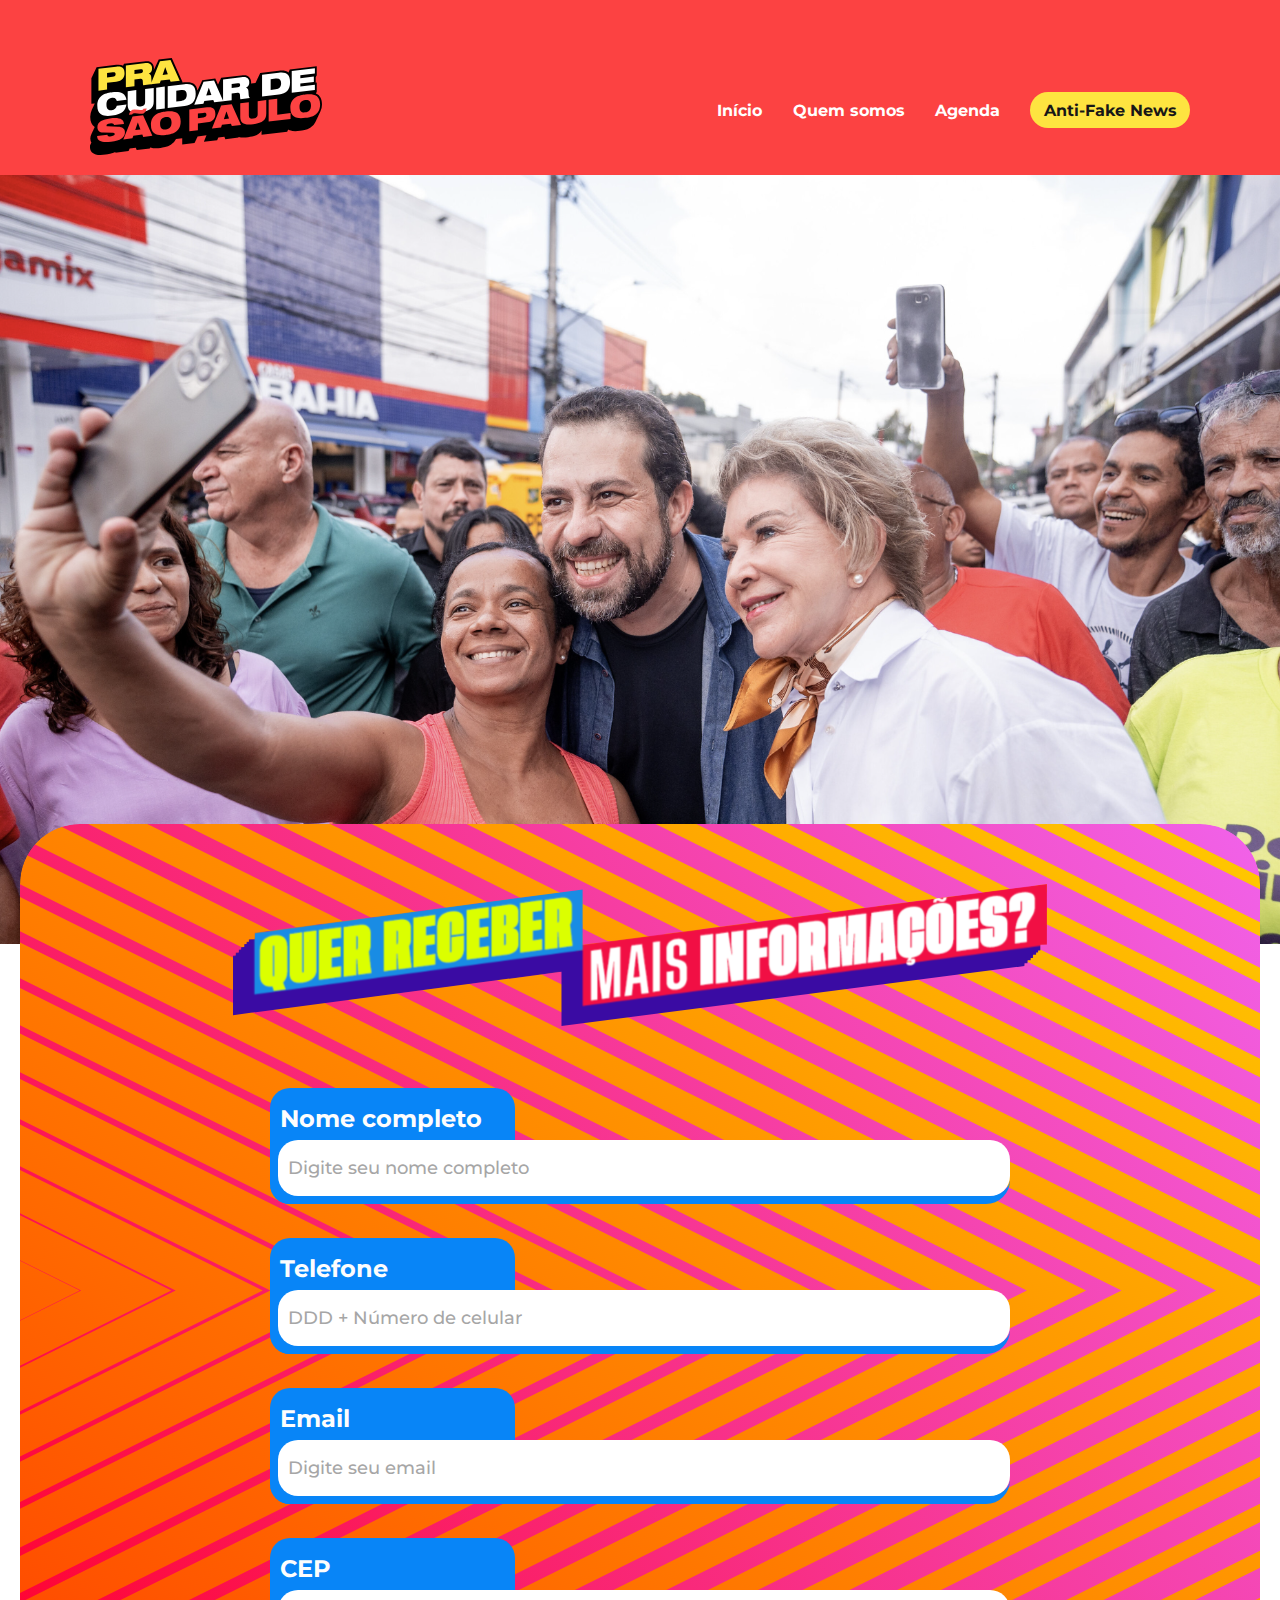
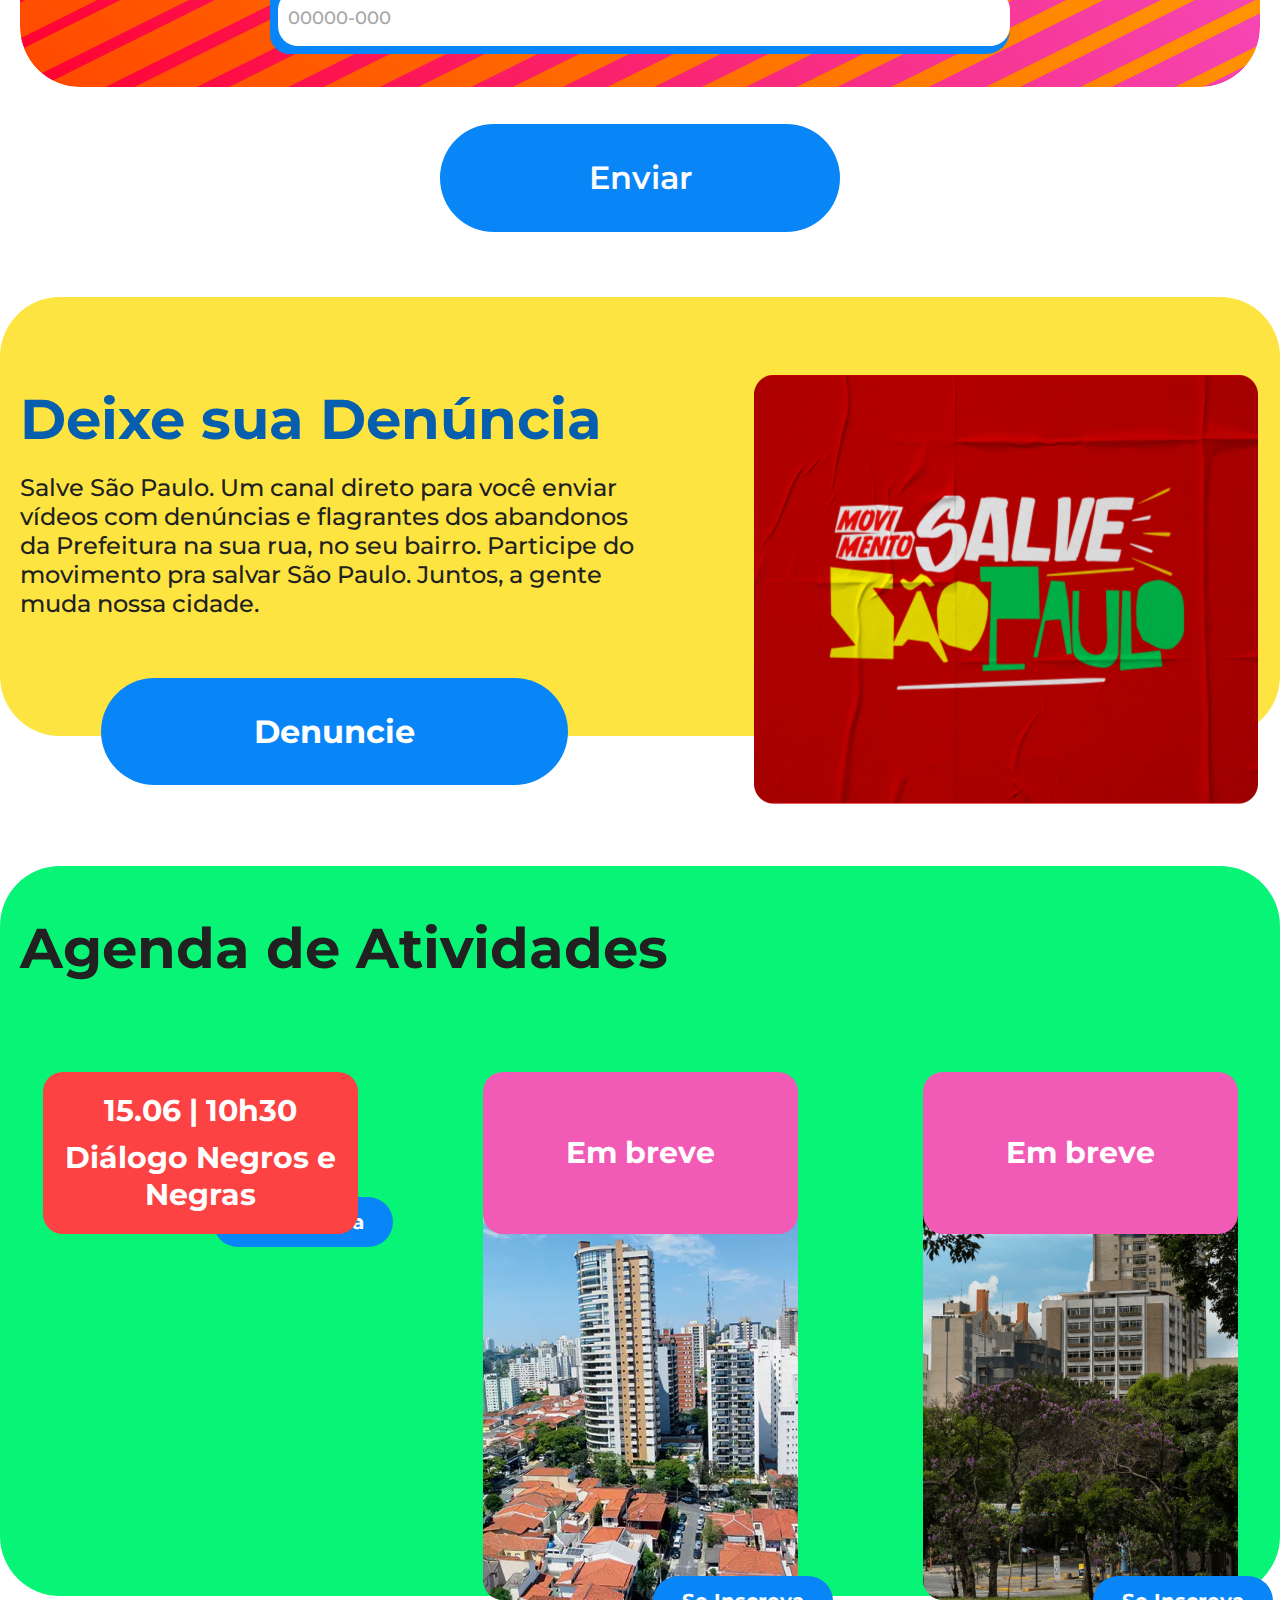
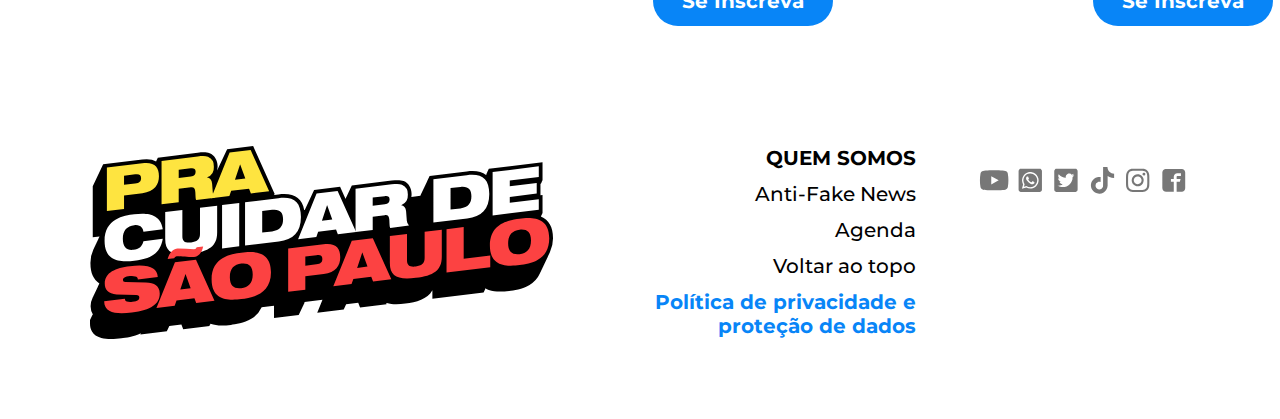
==== index.html @ 98a064aa "Atualiza agenda" ====
<!DOCTYPE html>
<html lang="pt-br">

<head>
    <meta charset="UTF-8">
    <meta name="viewport" content="width=device-width, initial-scale=1.0">
    <link rel="stylesheet" href="style-common.css">
    <link rel="stylesheet" href="style.css?v=1.0.12">
    <meta property="og:title" content="Pra cuidar de São Paulo">
    <meta property="og:description" content="Saiba como contribuir para a construção da São Paulo que a gente quer!">
    <meta property="og:image" content="https://cuidardesp.com.br/img/thumb-campanha.jpg">
    <meta property="og:url" content="https://cuidardesp.com.br/">
    <meta property="og:type" content="Movimento social e político">
    <meta name="twitter:title" content="Pra cuidar de São Paulo">
    <meta name="twitter:description" content="Saiba como contribuir para a construção da São Paulo que a gente quer!">
    <meta name="twitter:image" content="https://cuidardesp.com.br/img/thumb-campanha.jpg">
    <meta name="twitter:site" content="@GuilhermeBoulos">
    <link rel="icon" type="image/png" href="img/favicon.png" />
    <!-- Google tag (gtag.js) -->
    <script async src="https://www.googletagmanager.com/gtag/js?id=G-85K1B8H7W8"></script>
    <script>
    window.dataLayer = window.dataLayer || [];
    function gtag(){dataLayer.push(arguments);}
    gtag('js', new Date());
    gtag('config', 'G-85K1B8H7W8');
    </script>
    <!-- Google Tag Manager -->
    <script>(function(w,d,s,l,i){w[l]=w[l]||[];w[l].push({'gtm.start':
    new Date().getTime(),event:'gtm.js'});var f=d.getElementsByTagName(s)[0],
    j=d.createElement(s),dl=l!='dataLayer'?'&l='+l:'';j.async=true;j.src=
    'https://www.googletagmanager.com/gtm.js?id='+i+dl;f.parentNode.insertBefore(j,f);
    })(window,document,'script','dataLayer','GTM-MMTQP49J');</script>
    <!-- End Google Tag Manager -->
    <title>Pra cuidar de São Paulo</title>
</head>

<body>
    <!-- Google Tag Manager (noscript) -->
    <noscript><iframe src="https://www.googletagmanager.com/ns.html?id=GTM-MMTQP49J"
    height="0" width="0" style="display:none;visibility:hidden"></iframe></noscript>
    <!-- End Google Tag Manager (noscript) -->
    <header class="header" id="inicio">
        <button type="button" class="header__toggle" aria-label="Abrir Menu" aria-controls="menu" aria-expanded="false">
            <span></span>
            <span></span>
            <span></span>
        </button>
        <h1 class="header__title">
            <a href="#"><img class="header__logo" src="img/logo.svg" alt="Pra cuidar de São Paulo" /></a>
        </h1>
        <nav class="header__nav" id="menu" hidden>
            <ul class="header__menu">
                
                <!-- <li class="header__item">
                    <a href="participe">Como Participar</a>
                </li> -->
                <!-- <li class="header__item">
                    <a href="#baixe-o-app">Baixe o aplicativo</a>
                </li> -->
                <!-- <li class="header__item">
                    <a href="#proposta">Proposta</a>
                </li>  -->
                <li class="header__item">
                    <a href="/">Início</a>
                </li>
                <li class="header__item">
                    <a href="quem-somos/">Quem somos</a>
                </li>
                <li class="header__item">
                    <a href="#agenda">Agenda</a>
                </li>
                <li class="header__item menu-btn">
                    <a href="fake-news/">Anti-Fake News</a>
                </li>
            </ul>
        </nav>
    </header>

    <main>
        <section id="hero">
        </section>
        <!-- <div class="container-video">
            <div class="video-container">
                <video width="100%" height="auto" controls>
                  <source src="img/video-campanha.mp4" type="video/mp4">
                  Seu navegador não suporta a tag de vídeo.
                </video>
            </div>
        </div> -->
        <section id="mais-info">
            <div id="main-form">
                <h2><img src="img/form-title.svg" alt="Quer receber mais informações?"></h2>
                <div id="form-more-info">
                    <form id="form1" method="post" action="https://script.google.com/macros/s/AKfycby_5f0PmBjN2kEwMFSUwYv7lmPxzmiGD5QBu-H8u7Eft1TRKPX19E7mwL2uE4NzrQASkg/exec">
                        <div class="form-group">
                            <label for="nome">Nome completo</label>
                            <input type="text" id="nome" name="nome" placeholder="Digite seu nome completo" required>
                        </div>
                        <div class="form-group">
                            <label for="telefone">Telefone</label>
                            <input type="tel" id="telefone" name="telefone" placeholder="DDD + Número de celular" required>
                        </div>
                        <div class="form-group">
                            <label for="email">Email</label>
                            <input type="email" id="email" name="email" placeholder="Digite seu email" required>
                        </div>
                        <div class="form-group">
                            <label for="cep">CEP</label>
                            <input type="text" id="cep" name="cep" placeholder="00000-000" pattern="[0-9]{5}-[0-9]{3}" required>
                        </div>
                        <button type="submit">Enviar</button>
                    </form>
                </div>
            </div>
        </section>
        <section class="proposta" id="proposta">
            <div class="container">
                <div class="container-content">
                    <div class="content-box content-bottom">
                        <div class="item_content">
                            <h2>Deixe sua Denúncia</h2>
                            <p>Salve São Paulo. Um canal direto para você enviar vídeos com denúncias e flagrantes dos
                                abandonos da Prefeitura na sua rua, no seu bairro. Participe do movimento pra salvar São
                                Paulo. Juntos, a gente muda nossa cidade.</p>
                            <a href="https://api.whatsapp.com/send?phone=5511950272024&text=Ol%C3%A1,%20estou%20pronto(a)%20para%20enviar%20o%20meu%20v%C3%ADdeo"
                                target="_blank" class="botao">Denuncie</a>
                        </div>
                        <div class="item_content">
                            <div class="target img-salvsp">
                                <a href="https://salvesp.com.br/" target="_blank">
                                    <img src="img/denuncia.png" alt="Movimento Salve São Paulo">
                                </a>
                            </div>
                        </div>
                    </div>
                </div>
            </div>
        </section>
        <section id="participe">
            <div id="informacoes">
                <div class="container" id="agenda">
                    <h2 class="h2-agenda">
                        Agenda de Atividades
                    </h2>
                    <div class="cont-agenda">
                        <div class="item_agenda">
                            <div class="card">
                                <div class="header-card">
                                    <h3>15.06 | 10h30</h3>
                                    <h3>Diálogo Negros e Negras</h3>
                                </div>
                                <div class="thumb">
                                    <img src="img/Feed_Campanha_Negros_Negras_Convidades_Com_Fotos.png"
                                        alt="São Paulo com Boulos e Marta">
                                    <a href="https://cuidardesp.com.br/plenarias/negros-e-negras/" class="botao btn-agenda"
                                        target="_blank">Se Inscreva</a>
                                </div>
                            </div>
                        </div>
                        <div class="item_agenda">
                            <div class="card">
                                <div class="header-card" style="background-color: #F15BB5;">
                                    <h3>Em breve</h3>
                                    <!-- <h3>Plenária</h3> -->
                                </div>
                                <div class="thumb">
                                    <img src="img/bg-agenda-2.png" alt="" role="presentation">
                                    <a href="#" title="Disponível em breve" class="no-click botao btn-agenda">Se Inscreva</a>
                                </div>
                            </div>
                        </div>
                        <div class="item_agenda">
                            <div class="card">
                                <div class="header-card" style="background-color: #F15BB5;">
                                    <h3>Em breve</h3>
                                    <!-- <h3>Plenária</h3> -->
                                </div>
                                <div class="thumb">
                                    <img src="img/bg-agenda-3.png" alt="" role="presentation">
                                    <a href="#" title="Disponível em breve" class="no-click botao btn-agenda">Se Inscreva</a>
                                </div>
                            </div>
                        </div>
                    </div>
                </div>
            </div>
        </section>
    </main>

    <footer class="footer">
        <img class="footer__logo" src="img/logo.svg" alt="Pra cuidar de São Paulo" />
        <nav class="footer__nav">
            <ul class="footer__menu">
                <li class="footer__item footer__item--ucase">
                    <a href="quem-somos/">Quem somos</a>
                </li>
                <li class="footer__item">
                    <a href="/fake-news/">Anti-Fake News</a>
                </li>
                <!-- <li class="footer__item">
                    <a href="#participe">Como participar</a>
                </li> -->
                <li class="footer__item">
                    <a href="#agenda">Agenda</a>
                </li>
                <li class="footer__item">
                    <a href="#inicio">Voltar ao topo</a>
                </li>
                <li class="footer__item footer__item--bold">
                    <a href="https://cuidardesp.com.br/politica-privacidade/" target="_blank">Política de privacidade e
                        proteção de dados</a>
                </li>
                
            </ul>
            <ul class="footer__social">
                <li class="footer__icon">
                    <a href="#" target="_blank"><img src="img/icon-youtube.svg" alt="Youtube" /></a>
                </li>
                <li class="footer__icon">
                    <a href="#" target="_blank"><img src="img/icon-whatsapp.svg" alt="Whatsapp" /></a>
                </li>
                <li class="footer__icon">
                    <a href="#" target="_blank"><img src="img/icon-twitter.svg" alt="Twitter" /></a>
                </li>
                <li class="footer__icon">
                    <a href="#" target="_blank"><img src="img/icon-tiktok.svg" alt="Tiktok" /></a>
                </li>
                <li class="footer__icon">
                    <a href="#" target="_blank"><img src="img/icon-instagram.svg" alt="Instagram" /></a>
                </li>
                <li class="footer__icon">
                    <a href="#" target="_blank"><img src="img/icon-facebook.svg" alt="Facebook" /></a>
                </li>
            </ul>
        </nav>
    </footer>

    <script src="scripts.js"></script>
</body>

</html>
---- style-common.css ----
@import url('https://fonts.googleapis.com/css2?family=Montserrat:ital,wght@0,100..900;1,100..900&display=swap');

/* CSS Reset -> */

* {
    box-sizing: border-box;
    margin: 0;
    padding: 0;
}

html {
    scroll-behavior: smooth;
}

ul,
ol {
    list-style: none;
}

a {
    color: inherit;
    text-decoration: none;
}

body {
    background: #fff;
    font-family: 'Montserrat', sans-serif;
    margin: 0 auto;
    max-width: 100%;
    width: 1440px;
}

img {
    max-width: 100%;
    height: auto;
}

/* <- CSS Reset */

/* Header -> */

.header {
    align-items: center;
    background: #FC4242;
    display: flex;
    justify-content: space-between;
    padding: 30px 7% 20px;
    position: relative;
}

.header__title {
    margin: 0 auto;
}

.header__logo {
    position: relative;
    left: -18px;
    width: 174px;
}

.header__toggle {
    background: none;
    border: none;
    cursor: pointer;
    display: block;
    padding: 10px;
    margin: -10px;
}

.header__toggle span {
    background: #fff;
    border-radius: 4px;
    display: block;
    height: 4px;
    width: 36px;
}

.header__toggle span ~ span {
    margin-top: 8px;
}

.header__nav {
    background: inherit;
    left: 0;
    padding: 15px 0 60px;
    position: absolute;
    right: 0;
    top: 100%;
}

.header__menu {
    align-items: center;
    display: flex;
    flex-direction: column;
    font-size: 16px;
    font-weight: 700;
    justify-content: flex-end;
    text-align: center;
}

.header__item a {
    color: #fff;
    display: block;
    font-size: 16px;
}

.header__item ~ .header__item {
    margin-top: 1em;
}

.menu-btn {
    display: flex;
    background-color: #FEE440;
    width: 160px;
    height: 36px;
    justify-content: center;
    align-items: center;
    border-radius: 48px;
}

.menu-btn a {
    color: #171717;
}

@media screen and (min-width: 600px) {
    .header__logo {
        width: 232px;
    }
}

@media screen and (min-width: 920px) {
    .header {
        padding: 58px 7% 12px;
    }

    .header__title {
        margin: 0;
    }

    .header__logo {
        position: static;
    }

    .header__toggle {
        display: none;
    }

    .header__nav {
        background: none;
        display: block !important;
        padding: 0;
        position: static;
        flex-grow: 1;
    }

    .header__menu {
        flex-direction: row;
    }

    .header__item ~ .header__item {
        margin-left: 2.5%;
        margin-top: 0;
    }
}

@media screen and (min-width: 1024px) {
    .header__item ~ .header__item {
        margin-left: 3.5%;
    }
}

@media screen and (min-width: 1180px) {
    .header__menu {
        font-size: 20px;
    }
}

@media screen and (min-width: 1300px) {
    .header__item ~ .header__item {
        margin-left: 4%;
    }
}

/* <- Header */

/* Footer -> */

.footer {
    align-items: center;
    display: flex;
    flex-direction: column;
    margin: 100px 0 50px;
}

.footer__logo {
    display: block;
}

.footer__nav {
    align-items: center;
    display: flex;
    flex-direction: column;
}

.footer__menu {
    font-size: 16px;
    line-height: 1.2;
    margin: 50px auto 40px;
    max-width: 15em;
}

.footer__item {
    font-weight: 500;
    text-align: center;
}

.footer__item ~ .footer__item {
    margin-top: 0.6em;
}

.footer__item--ucase {
    font-weight: 700;
    text-transform: uppercase;
}

.footer__item--bold {
    color: #0885F7;
    font-weight: 700;
}

.footer__social {
    align-items: center;
    display: flex;
}

.footer__icon ~ .footer__icon {
    margin-left: 4px;
}

.footer__icon a {
    align-items: center;
    display: flex;
    height: 32px;
    justify-content: center;
    width: 32px;
}

.no-click {
    cursor: pointer;
}


@media screen and (min-width: 960px) {
    .footer {
        flex-direction: row;
        margin: 150px 7% 80px;
    }

    .footer__logo {
        width: 463px;
    }

    .footer__nav {
        align-items: flex-start;
        flex-direction: row;
        flex-grow: 1;
    }

    .footer__menu {
        font-size: 20px;
        margin: 0 auto;
    }

    .footer__item {
        font-size: 20px;
        text-align: right;
    }

    .footer__social {
        margin-top: 18px;
    }
}

/* <- Footer */
---- style.css ----
#hero {
    background-image: url(img/bg-hero.png);
    height: 769px;
    width: 100%;
    background-size: cover;
    background-position: center;
}

.quem-somos #hero {
    background-image: url(img/bannerquemsomos_boulos.png);
    border-bottom-left-radius: 60px;
    border-bottom-right-radius: 60px;
    height: 591px;
}

.btn-participe {
    margin: -90px auto 0;
    text-align: center;
}

#baixe-o-app {
    padding: 160px 0 120px;
}

.container {
    max-width: 1240px;
    margin: 0 auto;
}

h2 {
    font-size: 56px !important;
    line-height: 150% !important;
    color: #065EAF !important;
    font-weight: 700 !important;
}

.content-box {
    display: flex;
    gap: 105px;
}

.item_content {
    display: flex;
    flex-direction: column;
    gap: 60px;
}

.botao {
    display: flex;
    width: 467px;
    height: 107px;
    font-size: 32px;
    font-weight: bold;
    color: #fff;
    background-color: #0885F7;
    justify-content: center;
    align-items: center;
    border-radius: 54px;
    margin: 0 auto;
    text-decoration: none;
}

.proposta {
    background-color: rgb(254, 228, 64);
    padding-top: 80px;
    border-radius: 60px;
}

.target {
    width: 504px;
    display: flex;
    justify-content: center;
    align-items: center;
    height: 429px;
    border-radius: 20px;
}


.item_content p {
    font-style: normal;
    font-weight: 500;
    font-size: 24px;
    line-height: 29px;
    color: #212121;
}

.container-content {
    display: flex;
    flex-direction: column;
    gap: 120px;
}

.content-box.content-bottom {
    position: relative;
    margin-bottom: -70px;
}

#participe {
    padding-top: 190px;
}

.header-content {
    display: flex;
    flex-direction: column;
    justify-content: center;
    text-align: center;
    gap: 60px;
}

#informacoes {
    background-color: #08F477;
    min-height: 500px;
    border-radius: 60px;
    margin-top: -250px;
    padding-top: 400px;
    height: 1150px;
}

.info-content {
    text-align: center;
    margin-top: 90px;
}

.cont-agenda {
    display: flex;
    gap: 80px;
}

.card {
    width: 315px;

}

.h2-agenda {
    color: #212121;
    margin-bottom: 82px;
}

.header-card {
    background-color: #FC4242;
    display: flex;
    gap: 10px;
    flex-direction: column;
    justify-content: center;
    align-items: center;
    width: 100%;
    height: 162px;
    border-radius: 20px;
    z-index: 10;
    position: relative;
    padding: 0 10px;
}

.header-card h3 {
    font-size: 30px;
    color: #fff;
    text-align: center;
}

.thumb {
    width: 100%;
    margin-top: -28px;
    position: relative;
    z-index: 0;
    height: 456px;
}

.thumb img {
    height: auto;
    object-fit: cover;
    border-bottom-right-radius: 20px;
    border-bottom-left-radius: 20px;
}

.botao.btn-agenda {
    width: 180px;
    height: 62px;
    font-size: 20px;
}

.botao.btn-agenda {
    width: 180px;
    height: 50px;
    font-size: 20px;
    position: relative;
    z-index: 50;
    float: right;
    margin-top: -28px;
    margin-right: -35px;
}

.cont-agenda {
    display: flex;
    justify-content: space-around;
}

#participe-hero {
    background-image: url(img/participe-hero.png);
    height: 39.5rem;
    width: 100%;
    background-size: contain;
    background-position: center;
    margin-top: -4.8rem;
    /*cortar a parte branca da imagem de referência*/
    background-repeat: no-repeat;
}

.participe-row {
    top: 3rem;
}

.participe-row a {
    text-decoration: none;
    color: #0885F7;
    font-size: 20px;
    font-weight: 700;
    row-gap: 24.08px;
}

.saiba-mais {
    margin-top: 21.438rem;
    margin-bottom: 13.563rem;
}

.proposta-wrapper {
    margin-right: 19rem;
}

.proposta .item_content p {
    width: 39.313rem;
    margin-top: -3rem;
}

.proposta-card {
    width: 366px;
    height: 550px !important;
    background-color: #FC4242 !important;
    border: none !important;
    border-radius: 30px !important;
    top: 10.5rem;
    left: 17.25rem;
}

.proposta-btn {
    width: 17.375rem;
}

.h2-agenda {
    color: #212121 !important;
}

.participe-row {
    top: 3rem;
}

.participe-row a {
    text-decoration: none;
    color: #0885F7;
    font-size: 20px;
    font-weight: 700;
    row-gap: 24.08px;
}

.saiba-mais {
    margin-top: 21.438rem;
    margin-bottom: 13.563rem;
}

.proposta-wrapper {
    margin-left: 32rem;
}

.proposta .item_content p {
    width: 39.313rem;
    margin-top: -3rem;
}

.proposta-card {
    width: 366px;
    height: 550px !important;
    background-color: #FC4242 !important;
    border: none !important;
    border-radius: 30px !important;
    top: 5.5rem;
    left: 18.5rem;
}

.proposta-btn {
    width: 17.375rem;
}

.participe-box {
    margin-right: 5rem;
    margin-left: 16rem;
    margin-top: 4rem;
}

.participe-card {
    background-color: #0885F7 !important;
    top: 0;
    left: 0;
}

.participe-btn,
.plenaria-card {
    background-color: #FC4242 !important;
}

.grupo-card {
    background-color: #08F477 !important;
    top: 13rem;
}

.grupo-box {
    padding-bottom: 4rem;
}

.grupo-wrapper {
    margin-top: 7rem;
}

.card-img-top {
    width: 80%;
}

.card {
    align-items: center;
}

.plenaria-box {
    margin-top: 8rem;
}

.plenaria-wrapper p,
.banquinha-text p {
    width: 39rem;
}

.banquinha {
    margin-top: 7rem;
    padding-bottom: 5rem;
    height: auto;
}

.banquinha-card {
    background-color: #0885F7 !important;
}

.banquinha-text h2,
.banquinha-container h2 {
    color: #171717 !important;
}

.banquinha-container {
    margin-top: 15rem;
}

.proposta.quem-somos {
    padding-top: 150px;
    margin-top: -100px;
    padding-bottom: 120px;
    background-color: #0885F7;
    z-index: -1;
    position: relative;
}

.content-qs {
    display: flex;
    flex-direction: column;
    justify-content: center;
    align-items: center;
    text-align: center;
    margin: 0 auto;
    gap: 30px;
}

.quem-somos p {
    font-size: 36px;
    line-height: 150%;
    color: #fff;
    font-weight: bold;
}

.organizacao {
    width: 610px;
    max-width: 100%;
    height: 108px;
    background-color: #08F477;
    text-align: center;
    display: flex;
    justify-content: center;
    align-items: center;
    border-radius: 184px;
    margin: -54px auto 0;
}

.organizacao p {
    color: #212121;
}

.item-partido img {
    max-width: 190px;
}

.cont-partidos {
    display: flex;
    justify-content: space-between;
    margin: 60px auto;
    flex-wrap: wrap;
}

.fake-video-container, 
.video-wrapper {
    position: relative;
    padding-bottom: 56.25%; /* Proporção 16:9: 9 dividido por 16 vezes 100 */
    height: 0;
    overflow: hidden;
    margin: -90px auto 0;
    text-align: center;
    border-radius: 20px;
}

.fake-video-container iframe, 
.video-wrapper iframe {
    position: absolute;
    top: 0;
    left: 0;
    width: 100%;
    height: 100%;
}

.fake-video-container {
    margin: 0;
}

.video-container {
    margin: -90px auto 0;
    border-radius: 20px;
}

.container-video {
    max-width: 820px;
    margin: 0 auto;
}

video {
    border-radius: 20px;
}

.bg-fake-news {
    background-image: url(img/banner-fake-news.svg);
    width: auto;
    height: 251px;
    background-position: center;
}

section#fake-news {
    padding: 80px 0 0;
}

section#fake-news p {
    text-align: center;
    font-size: 24px;
    font-weight: bold;
}

.cards-container {
    margin: 62px auto;
    display: flex;
    gap: 40px;
    width: 100%;
    max-width: 1234px;
    justify-content: center;
}

.cards-container .card-item {
    display: flex;
    justify-content: center;
    align-items: center;
    width: 295px;
    height: 197px;
    background-color: #FEE440;
    color: #FC4242;
    font-size: 20px;
    font-weight: bold;
    line-height: 1.2;
    border-radius: 30px;
    text-align: center;
    transition: all 0.7s;
}

figure#fake {
    max-width: 560px;
    position: relative;
    text-align: center;
    margin: -390px auto 0;
}

.denuncie {
    margin-top: 60px;
}

.denuncie h4 {
    font-size: 32px;
    color: #0E0E0E;
}

.denuncie a {
    width: 420px;
    height: 119px;
    display: flex;
    justify-content: center;
    align-items: center;
    margin: 0 auto;
    background-color: #FC4242;
    color: #FFF;
    font-size: 32px;
    font-weight: bold;
    border-radius: 80px;
}

.sec-fakes {
    padding: 40px 0;
    border-radius: 60px;
    background-color: #FEE440;
    margin-top: 20px;
}

.no-bg {
    background-color: transparent;
}

#fake1 {
    margin-top: 110px;
}

.section-content {
    width: 100%;
    max-width: 1140px;
    margin: 0 auto;
    display: flex;
    flex-direction: column;
    gap: 40px;
}

.fake-title {
    font-size: 40px;
}

.fake-content {
    display: flex;
    gap: 20px;
}

.fake-content-item {
    width: 50%;
}

.video-description a {
    display: flex;
    gap: 40px;
    flex-direction: column;
}

.video-description a p {
    font-weight: normal;
    font-size: 20px;
    line-height: 24px;
    color: #0E0E0E;
}

.fake-links {
    display: flex;
    gap: 20px;
    flex-direction: column;
}

.links-facts {
    display: flex;
    gap: 20px;
}

.links-facts a {
    display: flex;
    justify-content: center;
    align-items: center;
    width: 216px;
    height: 65px;
    background-color: #08F477;
    color: #0E0E0E;
    font-size: 24px;
    border-radius: 80px;
}

.denuncie {
    display: flex;
    gap: 30px;
    flex-direction: column;
    text-align: center;
}

.cards-container .card-item:hover {
    background-color: #08F477;
    text-transform: uppercase;
    color: #0E0E0E;    
}

.cards-container .card-item:hover span {
    display: none;
}

.cards-container .card-item:hover::after {
    content: 'SAIBA A VERDADE';
}

#mais-info {
    padding: 110px 0;
}

#main-form {
    width: 1240px;
    max-width: 100%;
    height: 863px;
    margin: 0 auto;
    background-image: url(img/bg-form.svg);
    padding: 60px 16px;
    border-radius: 60px;
}

#main-form h2 {
    text-align: center;
}

#form-more-info {
    width: 740px;
    max-width: 100%;
    margin: 0 auto;
}

#form-more-info form {
    margin-top: 40px;
}

#form-more-info .form-group {
    display: flex;
    flex-direction: column;
    margin-bottom: 34px;
    border-bottom: 8px solid #0885F7;
    border-bottom-left-radius: 20px;
    border-bottom-right-radius: 24px;
}

#form-more-info input {
    height: 56px;
    border-radius: 20px;
    padding: 0 10px;
    border: none;
    margin-top: -64px;
    margin-left: 8px;
    outline: none;
}

#form-more-info label {
    background-color: #0885F7;
    color: #FDFDFD;
    font-family: 'Montserrat', sans-serif;
    font-size: 24px;
    font-weight: bold;
    padding-top: 16px;
    padding-bottom: 16px;
    padding-left: 10px;
    border-top-left-radius: 20px;
    border-top-right-radius: 20px;
    border-bottom-left-radius: 20px;
    max-width: 245px;
    height: 116px;
}

#form-more-info ::placeholder {
    color: #A6A6A6;
    font-family: 'Montserrat', sans-serif;
    font-size: 18px;
    font-weight: 500;
    line-height: 1;
}

#form-more-info input[type="text"],
#form-more-info input[type="email"],
#form-more-info input[type="tel"] {
  font-family: 'Montserrat', sans-serif;
  font-size: 18px;
  font-weight: 500;
  color: #171717;
}

#form-more-info button {
    margin: 70px auto 0;
    display: block;
    background-color: #0885F7;
    border: none;
    outline: none;
    width: 400px;
    height: 108px;
    border-radius: 68px;
    color: #FDFDFD;
    font-family: 'Montserrat', sans-serif;
    font-size: 32px;
    font-weight: 600;
    cursor: pointer;
}

/* Tira o app do site */

section#proposta {
    margin: 100px 0;
}

#participe {
    padding-top: 30px;
}

div#informacoes {
    margin-top: 0;
    padding-top: 40px;
    max-height: 730px;;
}

.thumb img {
    max-height: 394px;
    width: 100%;
}

#mais-info {
    padding-top: 0;
    margin-top: -120px;
}


@media screen and (min-width: 960px) {
    .footer {
        flex-direction: row;
        margin: 150px 7% 80px;
    }

    .footer__logo {
        width: 463px;
    }

    .footer__nav {
        align-items: flex-start;
        flex-direction: row;
        flex-grow: 1;
    }

    .footer__menu {
        font-size: 20px;
        margin: 0 auto;
    }

    .footer__item {
        font-size: 20px;
        text-align: right;
    }

    .footer__social {
        margin-top: 18px;
    }
    .fake-video-container {
        padding-bottom: 27%;
    }
}

@media (max-width:960px) {
    #hero {
        height: 380px;
        border-bottom-left-radius: 20px;
        border-bottom-right-radius: 20px;
    }

    div#quem-somos {
        padding: 0 16px;
    }

    #baixe-o-app {
        padding: 40px 0 60px;
    }

    .content-box {
        display: flex;
        flex-direction: column-reverse;
        gap: 30px;
        justify-content: center;
        align-items: center;
        padding: 0 16px;
    }

    h2 {
        font-size: 32px !important;
        text-align: center;
        line-height: 130% !important;
    }

    .item_content {
        display: flex;
        flex-direction: column;
        gap: 30px;
        max-width: 100%;
    }

    .botao {
        width: 100%;
        max-width: 340px;
        height: auto;
        padding: 20px;
        text-align: center;
        font-size: 20px;
    }

    .proposta {
        background-color: rgb(254, 228, 64);
        padding: 0 16px;
        padding-top: 40px;
        border-radius: 40px;
    }

    .proposta .item_content p {
        width: 100%;
        margin-top: 0;
        font-size: 16px;
        line-height: 150%;
        text-align: center;
    }

    .target {
        max-width: 100%;
        height: auto;
        padding: 40px;
    }

    .container-content {
        display: flex;
        flex-direction: column;
        gap: 60px;
    }

    .content-box:nth-child(2) {
        flex-direction: column;
    }

    .content-box.content-bottom {
        position: relative;
        margin-bottom: -28px;
    }

    #participe {
        padding-top: 120px;
    }

    .target.img-salvsp {
        padding: 0;
    }

    .header-content {
        display: flex;
        flex-direction: column;
        justify-content: center;
        text-align: center;
        gap: 30px;
        padding: 0 16px;
    }

    #informacoes {
        background-color: #08F477;
        min-height: 500px;
        border-radius: 40px;
        margin-top: -120px;
        padding: 0 16px;
        padding-top: 180px;
        height: auto;
    }

    .info-content {
        text-align: center;
        margin-top: 60px;
        padding: 0 16px;
    }

    .h2-agenda {
        color: #212121 !important;
        margin-bottom: 40px;
    }

    .cont-agenda {
        display: flex;
        justify-content: space-around;
        flex-direction: column;
    }

    .header-card h3 {
        font-size: 24px;
    }

    .header-card {
        height: auto;
        padding: 20px 16px;
    }

    .thumb {
        height: auto;
    }

    .thumb img {
        height: auto;
        width: 100%;
        object-fit: cover;
        object-position: center;
        border-bottom-left-radius: 20px;
        border-bottom-right-radius: 20px;
    }

    .cont-agenda {
        gap: 40px;
    }

    .botao.btn-agenda {
        margin-right: -10px;
    }

    .item_agenda:last-child {
        margin-bottom: -30px;
    }

    .card {
        width: auto;
        max-width: 480px;
        align-self: center;
        margin: 0 auto;
    }
    .quem-somos p {
        font-size: 18px;
        line-height: 150%;
        /* padding: 60px 16px; */
    }
    .proposta.quem-somos {
        margin-top: -50px;
        padding-bottom: 160px;
        padding: 80px 16px !important;
    }
    .quem-somos .content-qs h2 {
        font-size: 36px !important;
    }
    .quem-somos #hero {
        height: 350px;
        border-bottom-left-radius: 20px;
        border-bottom-right-radius: 20px;
    }
    .cont-partidos {
        gap: 20px;
        padding: 0 16px;
        justify-content: center;
    }
    .item-partido img {
        max-width: 94px;
    }
    .organizacao {
        width: 300px;
        height: 80px;
        margin-top: -40px;
    }
    .container-video {
        padding: 0 16px;
    }
    .cards-container {
        flex-direction: column;
    }
    figure#fake {
        display: none;
    }
    .fake-content {
        flex-direction: column;
    }
    .btn-large {
        max-width: 100%;
    }
    .fake-content-item {
        width: 100%;
    }
    .links-facts {
        flex-direction: column;
    }
    section#fake-news {
        padding: 40px 0;
    }
    .page-fake-news h3, 
    .page-fake-news h3,
    .page-fake-news h4,
    .page-fake-news p {
        word-wrap: break-word;
    }
    .denuncie {
        margin-top: 0;
    }
    .page-fake-news section {
        padding-left: 16px !important;
        padding-right: 16px !important;
    }
    .cards-container .card-item {
        width: 100%;
        gap: 10px;
        padding: 0 20px;
    }
    .cards-container {
        gap: 20px;
        margin: 32px 0;
    }
    section#banner-principal {
        padding-left: 0 !important;
        padding-right: 0 !important;
    }
    .fake-title {
        font-size: 32px;
    }
    .denuncie h4 {
        font-size: 24px;
        line-height: 1.2;
    }
    .denuncie a {
        width: 100%;
        height: 60px;
        font-size: 24px;
    }
    .denuncie {
        padding: 0 16px;
    }
    #fake1 {
        margin-top: 55px;
    }
    section#fake-news p {
        font-size: 20px;
    }
    .video-description a p {
        font-size: 16px;
    }
    .links-facts a {
        font-size: 18px;
        width: auto;
    }
    .video-description a {
        gap: 20px;
    }
    .fake-links .fake-title {
        text-align: center;
    }

    section#proposta {
        margin: 0;
    }

    div#informacoes {
        max-height: max-content;
    }

    #mais-info {
        margin-top: -60px;
    }
}

@media (max-width:480px) {
    .quem-somos #hero {
        height: 180px;
    }
    #form-more-info button {
        max-width: 100%;
        height: 70px;
        font-size: 28px;
    }
    #mais-info {
        padding: 60px 0;
    }
    #mais-info {
        margin-top: -120px;
    }
}

/* Modal -> */

.modal {
    align-items: center;
    background: rgba(0, 0, 0, 0.7);
    bottom: 0;
    display: flex;
    justify-content: center;
    left: 0;
    position: fixed;
    right: 0;
    top: 0;
    z-index: 50;
}

.modal[hidden] {
    display: none;
}

.modal__trigger {
    background: none;
    border: none;
    cursor: pointer;
}

.modal__body {
    background: #fff;
    border-radius: 20px;
    height: 300px;
    max-width: 90vw;
    position: relative;
    width: 700px;
}

.modal__close {
    background: #fff;
    border: none;
    border-radius: 50%;
    font: 0/0 serif;
    height: 30px;
    margin: -10px;
    position: absolute;
    right: 0;
    top: 0;
    width: 30px;
}

.modal__close:before,
.modal__close:after {
    background: #000;
    content: "";
    display: block;
    height: 2px;
    left: 18%;
    margin-top: -1px;
    position: absolute;
    right: 18%;
    top: 50%;
}

.modal__close:before {
    -webkit-transform: rotate(45deg);
    transform: rotate(45deg);
}

.modal__close:after {
    -webkit-transform: rotate(-45deg);
    transform: rotate(-45deg);
}

/* <- Modal */
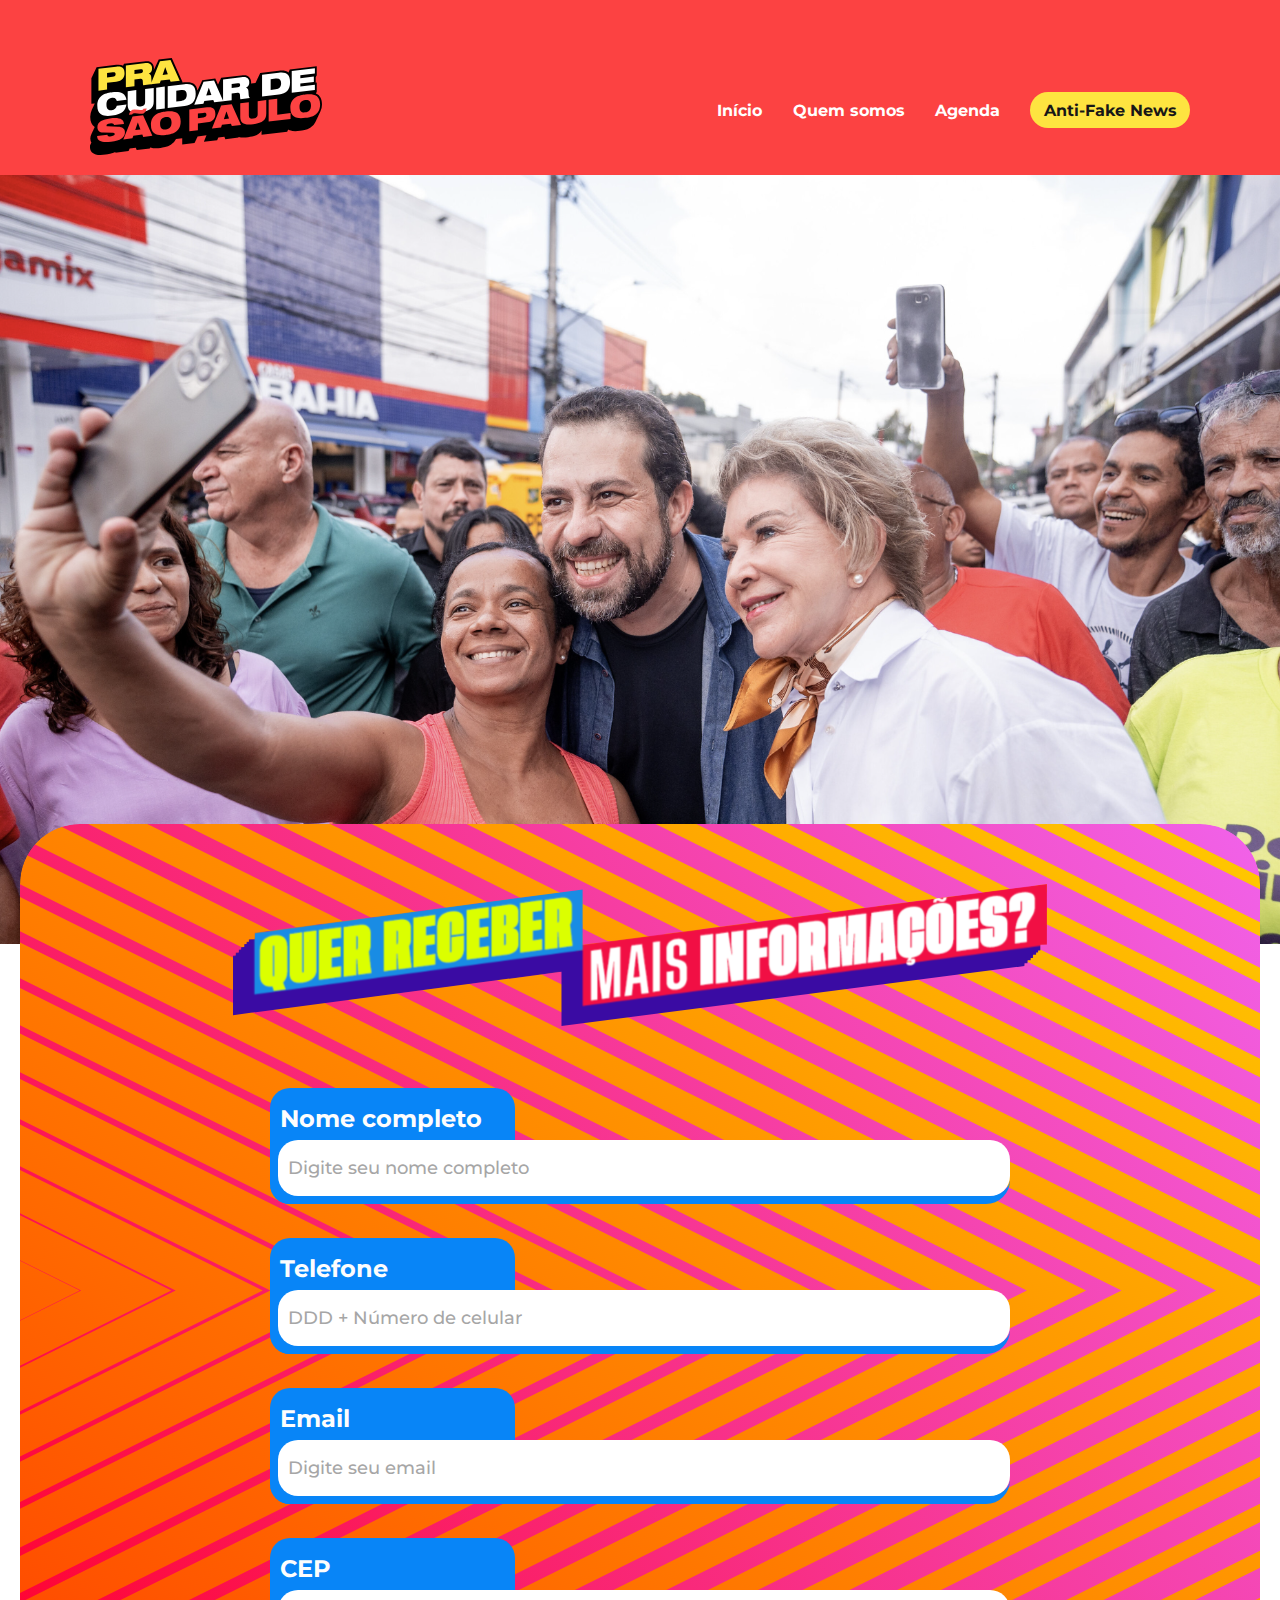
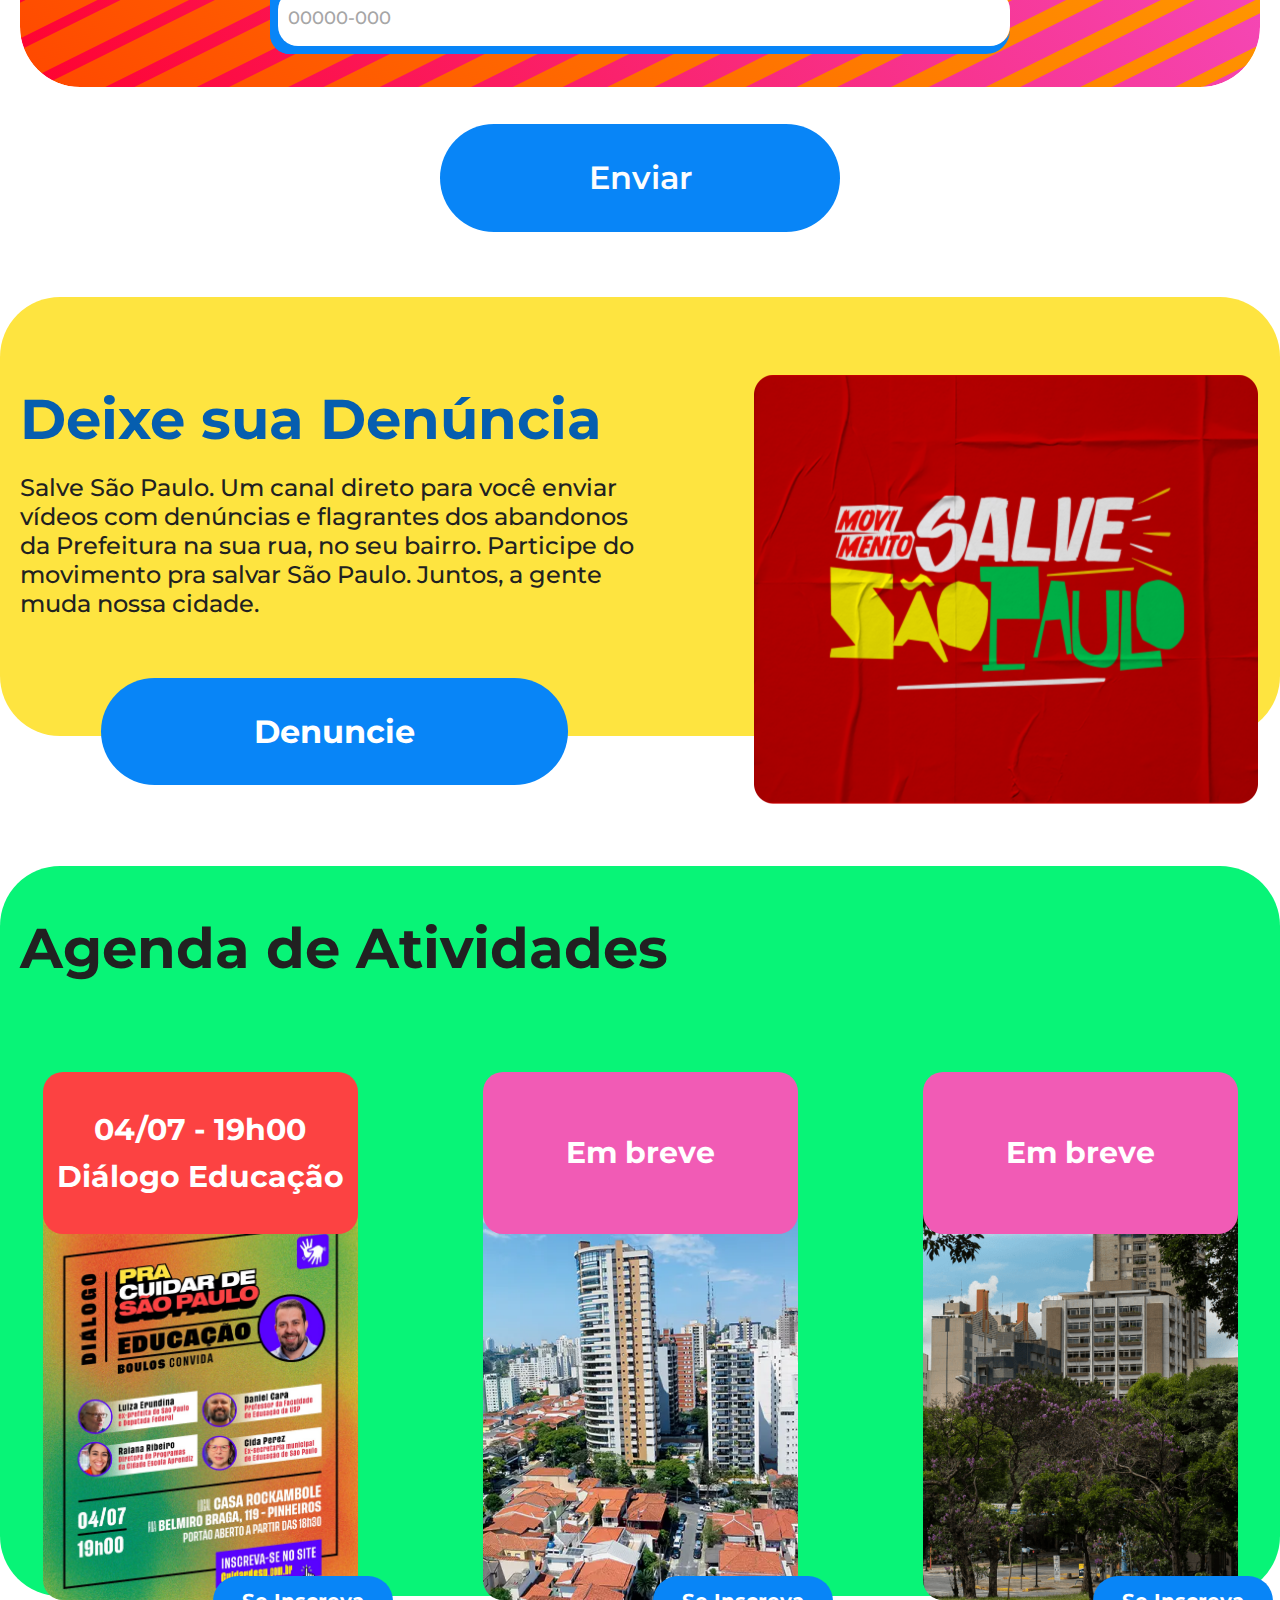
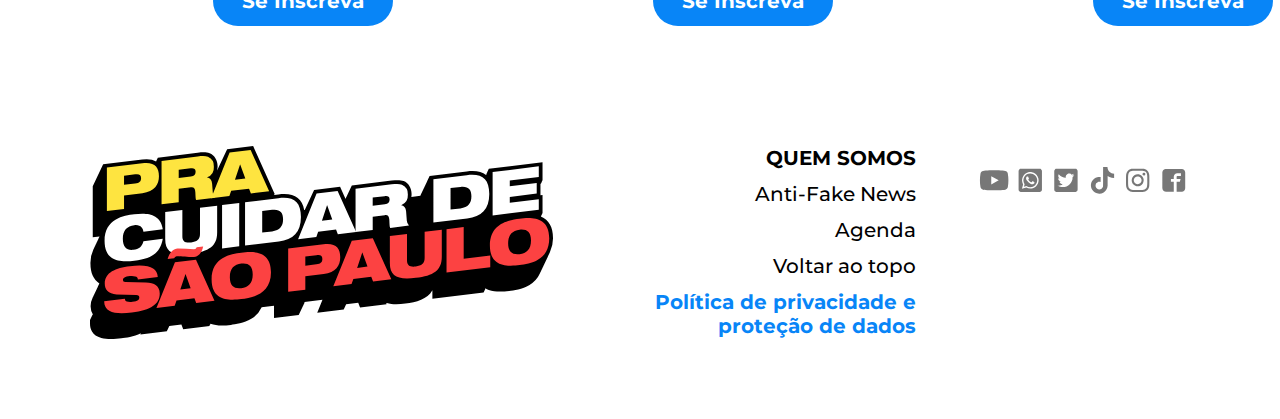
==== commit 12f000a9: "Implementa a página Programa" ====
--- a/index.html
+++ b/index.html
@@ -146,14 +146,12 @@
                         <div class="item_agenda">
                             <div class="card">
                                 <div class="header-card">
-                                    <h3>15.06 | 10h30</h3>
-                                    <h3>Diálogo Negros e Negras</h3>
+                                    <h3>04/07 - 19h00</h3>
+                                    <h3>Diálogo Educação</h3>
                                 </div>
                                 <div class="thumb">
-                                    <img src="img/Feed_Campanha_Negros_Negras_Convidades_Com_Fotos.png"
-                                        alt="São Paulo com Boulos e Marta">
-                                    <a href="https://cuidardesp.com.br/plenarias/negros-e-negras/" class="botao btn-agenda"
-                                        target="_blank">Se Inscreva</a>
+                                    <img src="img/dialogo-educacao.jpeg" alt="Desafio das cidades do futuro" role="presentation">
+                                    <a href="https://cuidardesp.com.br/plenarias/educacao/" target="_blank" class="botao btn-agenda">Se Inscreva</a>
                                 </div>
                             </div>
                         </div>
--- a/style.css
+++ b/style.css
@@ -452,6 +452,15 @@
     width: auto;
     height: 251px;
     background-position: center;
+}
+
+.programa .bg-fake-news {
+    background-image: none;
+    background-color: #D9D9D9;
+    width: auto;
+    height: 251px;
+    background-position: center;
+    border-radius: 0px 0px 60px 60px;
 }
 
 section#fake-news {
@@ -735,6 +744,145 @@
     margin-top: -120px;
 }
 
+.accordion-section .card {
+    width: 100%;
+    border: 3px solid #0885F7;
+    border-radius: 20px;
+}
+
+.card .head-card {
+    width: 100%;
+    display: flex;
+    align-items: center;
+    justify-content: flex-start;
+    height: 140px;
+    border-radius: 20px 16px 20px 20px;
+    gap: 40px;
+    cursor: pointer;
+}
+
+.accordion-section {
+    padding: 60px 0;
+    display: flex;
+    flex-direction: column;
+    gap: 40px;
+}
+
+.card-icon {
+    width: 200px;
+    height: 140px;
+    background-color: #0885F7;
+    display: flex;
+    justify-content: center;
+    align-items: center;
+    border-radius: 16px 0 0 16px;
+    transition: 0.5 all;
+}
+
+.titulo-card {
+    width: 70%;
+}
+
+.titulo-card h3 {
+    font-family: 'Montserrat';
+    font-style: normal;
+    font-weight: 700;
+    font-size: 40px;
+    color: #212121;
+}
+
+.head-card.view {
+    background-color: #0885F7;
+}
+
+.head-card.hide {
+    background-color: transparent;
+    transition: all 1s;
+}
+
+.content .container-contents {
+    display: flex;
+    gap: 20px;
+}
+
+.conteudo-interno {
+    display: flex;
+    flex-direction: column;
+    gap: 20px;
+}
+
+.container-contents .thumbnail {
+    width: 50%;
+}
+
+
+
+.conteudo-interno h4 {
+    font-family: 'Montserrat';
+    font-style: normal;
+    font-weight: 700;
+    font-size: 24px;
+    line-height: 29px;
+    color: #121212;
+}
+
+.conteudo-interno p {
+    font-family: 'Montserrat';
+    font-style: normal;
+    font-weight: 500;
+    font-size: 18px;
+    line-height: 30px;
+    color: #121212;
+}
+
+.accordion-section .content {
+    max-height: 0;
+    overflow: hidden;
+    transition: max-height 0.5s ease-out;
+    padding: 0 20px;
+}
+
+.accordion-section .content.open {
+    max-height: 1000px;
+    padding: 40px 20px 20px 20px;
+    transition: max-height 0.5s ease-out;
+}
+
+.head-card.view.card2 {
+    background-color:#08F477;
+}
+
+.head-card.view.card3 {
+    background-color:#FC4242;
+}
+
+.head-card.view.card4 {
+    background-color:#0885F7;
+}
+
+.head-card.view.card5 {
+    background-color:#08F477;
+}
+
+.head-card.view.card6 {
+    background-color:#FC4242;
+}
+
+.head-card.view.card7 {
+    background-color:#0885F7;
+}
+
+.head-card.view.card8 {
+    background-color:#08F477;
+}
+
+.head-card.view.card9 {
+    background-color:#FC4242;
+}
+
+.head-card.view.card10 {
+    background-color:#08F477;
+}
 
 @media screen and (min-width: 960px) {
     .footer {
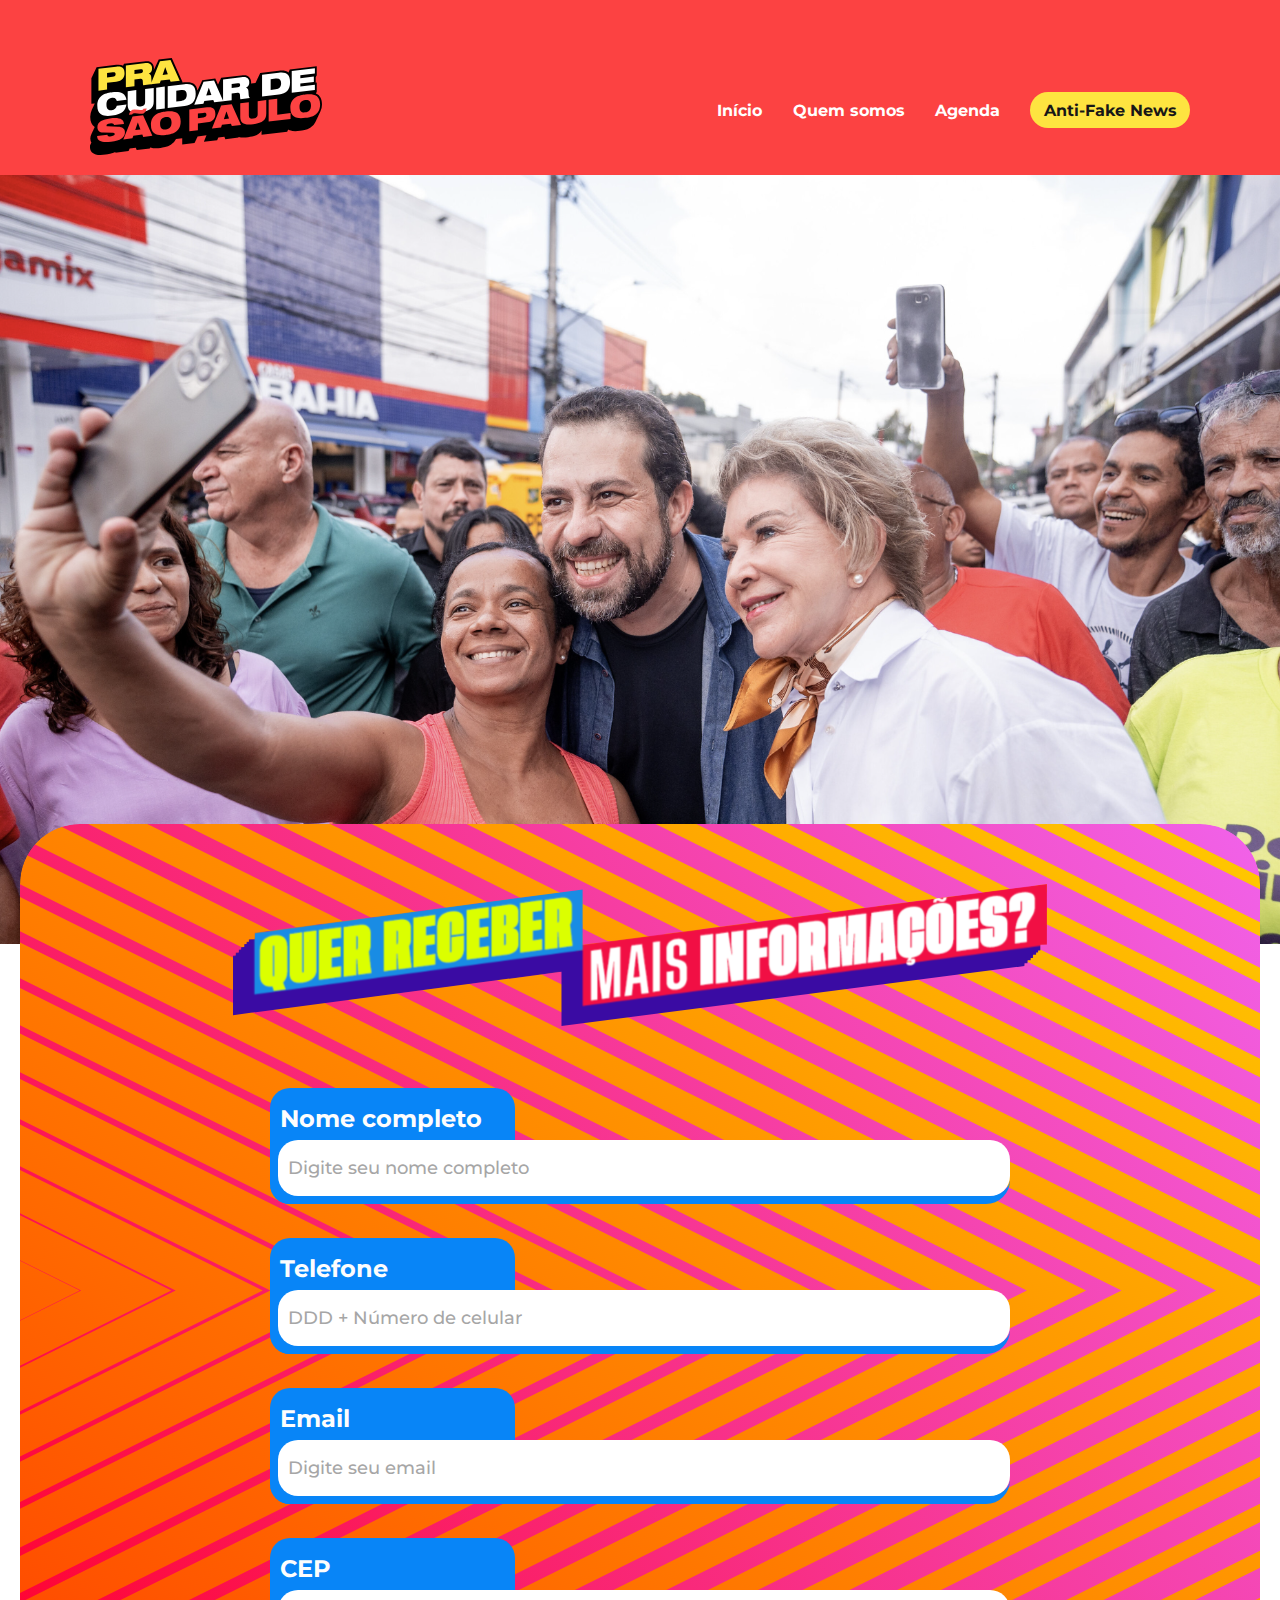
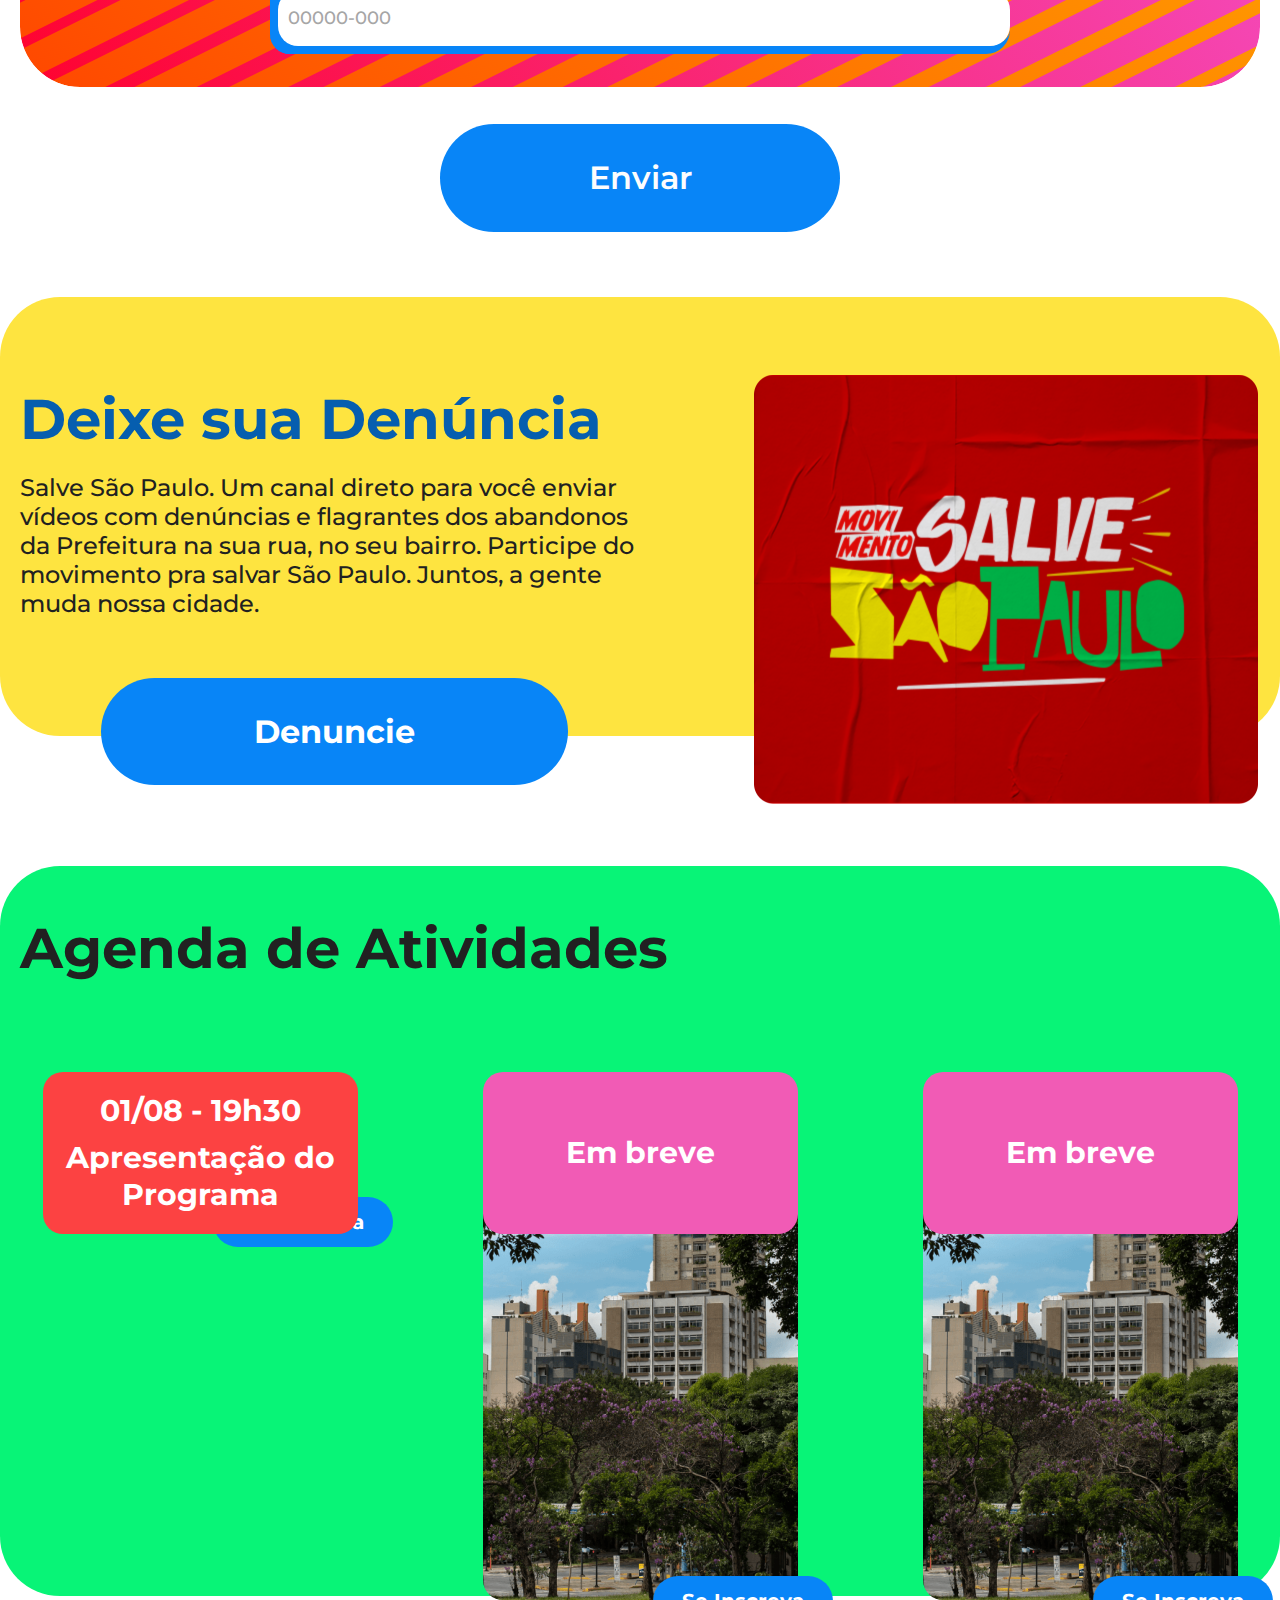
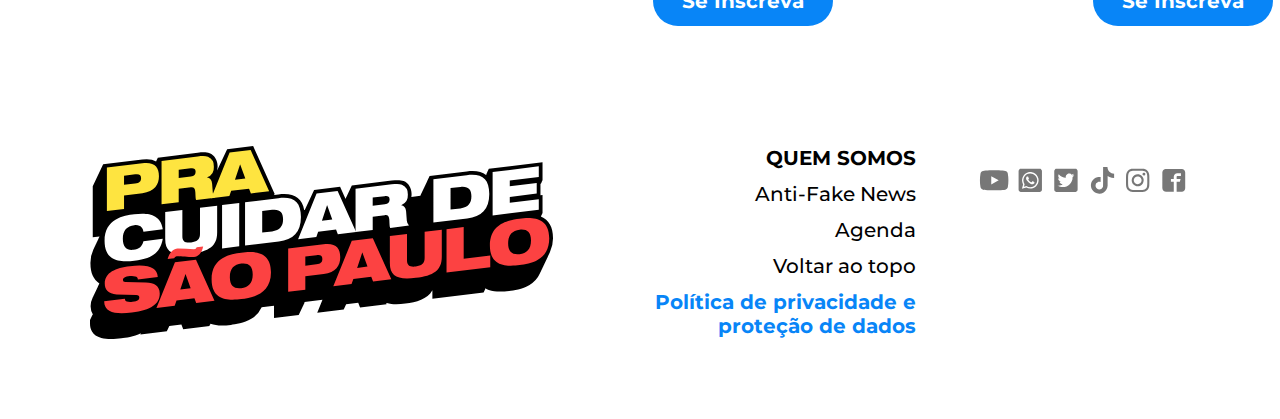
==== commit c9088eef: "Atualizacao da pagina de programa" ====
--- a/index.html
+++ b/index.html
@@ -1,239 +1,239 @@
-<!DOCTYPE html>
-<html lang="pt-br">
-
-<head>
-    <meta charset="UTF-8">
-    <meta name="viewport" content="width=device-width, initial-scale=1.0">
-    <link rel="stylesheet" href="style-common.css">
-    <link rel="stylesheet" href="style.css?v=1.0.12">
-    <meta property="og:title" content="Pra cuidar de São Paulo">
-    <meta property="og:description" content="Saiba como contribuir para a construção da São Paulo que a gente quer!">
-    <meta property="og:image" content="https://cuidardesp.com.br/img/thumb-campanha.jpg">
-    <meta property="og:url" content="https://cuidardesp.com.br/">
-    <meta property="og:type" content="Movimento social e político">
-    <meta name="twitter:title" content="Pra cuidar de São Paulo">
-    <meta name="twitter:description" content="Saiba como contribuir para a construção da São Paulo que a gente quer!">
-    <meta name="twitter:image" content="https://cuidardesp.com.br/img/thumb-campanha.jpg">
-    <meta name="twitter:site" content="@GuilhermeBoulos">
-    <link rel="icon" type="image/png" href="img/favicon.png" />
-    <!-- Google tag (gtag.js) -->
-    <script async src="https://www.googletagmanager.com/gtag/js?id=G-85K1B8H7W8"></script>
-    <script>
-    window.dataLayer = window.dataLayer || [];
-    function gtag(){dataLayer.push(arguments);}
-    gtag('js', new Date());
-    gtag('config', 'G-85K1B8H7W8');
-    </script>
-    <!-- Google Tag Manager -->
-    <script>(function(w,d,s,l,i){w[l]=w[l]||[];w[l].push({'gtm.start':
-    new Date().getTime(),event:'gtm.js'});var f=d.getElementsByTagName(s)[0],
-    j=d.createElement(s),dl=l!='dataLayer'?'&l='+l:'';j.async=true;j.src=
-    'https://www.googletagmanager.com/gtm.js?id='+i+dl;f.parentNode.insertBefore(j,f);
-    })(window,document,'script','dataLayer','GTM-MMTQP49J');</script>
-    <!-- End Google Tag Manager -->
-    <title>Pra cuidar de São Paulo</title>
-</head>
-
-<body>
-    <!-- Google Tag Manager (noscript) -->
-    <noscript><iframe src="https://www.googletagmanager.com/ns.html?id=GTM-MMTQP49J"
-    height="0" width="0" style="display:none;visibility:hidden"></iframe></noscript>
-    <!-- End Google Tag Manager (noscript) -->
-    <header class="header" id="inicio">
-        <button type="button" class="header__toggle" aria-label="Abrir Menu" aria-controls="menu" aria-expanded="false">
-            <span></span>
-            <span></span>
-            <span></span>
-        </button>
-        <h1 class="header__title">
-            <a href="#"><img class="header__logo" src="img/logo.svg" alt="Pra cuidar de São Paulo" /></a>
-        </h1>
-        <nav class="header__nav" id="menu" hidden>
-            <ul class="header__menu">
-                
-                <!-- <li class="header__item">
-                    <a href="participe">Como Participar</a>
-                </li> -->
-                <!-- <li class="header__item">
-                    <a href="#baixe-o-app">Baixe o aplicativo</a>
-                </li> -->
-                <!-- <li class="header__item">
-                    <a href="#proposta">Proposta</a>
-                </li>  -->
-                <li class="header__item">
-                    <a href="/">Início</a>
-                </li>
-                <li class="header__item">
-                    <a href="quem-somos/">Quem somos</a>
-                </li>
-                <li class="header__item">
-                    <a href="#agenda">Agenda</a>
-                </li>
-                <li class="header__item menu-btn">
-                    <a href="fake-news/">Anti-Fake News</a>
-                </li>
-            </ul>
-        </nav>
-    </header>
-
-    <main>
-        <section id="hero">
-        </section>
-        <!-- <div class="container-video">
-            <div class="video-container">
-                <video width="100%" height="auto" controls>
-                  <source src="img/video-campanha.mp4" type="video/mp4">
-                  Seu navegador não suporta a tag de vídeo.
-                </video>
-            </div>
-        </div> -->
-        <section id="mais-info">
-            <div id="main-form">
-                <h2><img src="img/form-title.svg" alt="Quer receber mais informações?"></h2>
-                <div id="form-more-info">
-                    <form id="form1" method="post" action="https://script.google.com/macros/s/AKfycby_5f0PmBjN2kEwMFSUwYv7lmPxzmiGD5QBu-H8u7Eft1TRKPX19E7mwL2uE4NzrQASkg/exec">
-                        <div class="form-group">
-                            <label for="nome">Nome completo</label>
-                            <input type="text" id="nome" name="nome" placeholder="Digite seu nome completo" required>
-                        </div>
-                        <div class="form-group">
-                            <label for="telefone">Telefone</label>
-                            <input type="tel" id="telefone" name="telefone" placeholder="DDD + Número de celular" required>
-                        </div>
-                        <div class="form-group">
-                            <label for="email">Email</label>
-                            <input type="email" id="email" name="email" placeholder="Digite seu email" required>
-                        </div>
-                        <div class="form-group">
-                            <label for="cep">CEP</label>
-                            <input type="text" id="cep" name="cep" placeholder="00000-000" pattern="[0-9]{5}-[0-9]{3}" required>
-                        </div>
-                        <button type="submit">Enviar</button>
-                    </form>
-                </div>
-            </div>
-        </section>
-        <section class="proposta" id="proposta">
-            <div class="container">
-                <div class="container-content">
-                    <div class="content-box content-bottom">
-                        <div class="item_content">
-                            <h2>Deixe sua Denúncia</h2>
-                            <p>Salve São Paulo. Um canal direto para você enviar vídeos com denúncias e flagrantes dos
-                                abandonos da Prefeitura na sua rua, no seu bairro. Participe do movimento pra salvar São
-                                Paulo. Juntos, a gente muda nossa cidade.</p>
-                            <a href="https://api.whatsapp.com/send?phone=5511950272024&text=Ol%C3%A1,%20estou%20pronto(a)%20para%20enviar%20o%20meu%20v%C3%ADdeo"
-                                target="_blank" class="botao">Denuncie</a>
-                        </div>
-                        <div class="item_content">
-                            <div class="target img-salvsp">
-                                <a href="https://salvesp.com.br/" target="_blank">
-                                    <img src="img/denuncia.png" alt="Movimento Salve São Paulo">
-                                </a>
-                            </div>
-                        </div>
-                    </div>
-                </div>
-            </div>
-        </section>
-        <section id="participe">
-            <div id="informacoes">
-                <div class="container" id="agenda">
-                    <h2 class="h2-agenda">
-                        Agenda de Atividades
-                    </h2>
-                    <div class="cont-agenda">
-                        <div class="item_agenda">
-                            <div class="card">
-                                <div class="header-card">
-                                    <h3>04/07 - 19h00</h3>
-                                    <h3>Diálogo Educação</h3>
-                                </div>
-                                <div class="thumb">
-                                    <img src="img/dialogo-educacao.jpeg" alt="Desafio das cidades do futuro" role="presentation">
-                                    <a href="https://cuidardesp.com.br/plenarias/educacao/" target="_blank" class="botao btn-agenda">Se Inscreva</a>
-                                </div>
-                            </div>
-                        </div>
-                        <div class="item_agenda">
-                            <div class="card">
-                                <div class="header-card" style="background-color: #F15BB5;">
-                                    <h3>Em breve</h3>
-                                    <!-- <h3>Plenária</h3> -->
-                                </div>
-                                <div class="thumb">
-                                    <img src="img/bg-agenda-2.png" alt="" role="presentation">
-                                    <a href="#" title="Disponível em breve" class="no-click botao btn-agenda">Se Inscreva</a>
-                                </div>
-                            </div>
-                        </div>
-                        <div class="item_agenda">
-                            <div class="card">
-                                <div class="header-card" style="background-color: #F15BB5;">
-                                    <h3>Em breve</h3>
-                                    <!-- <h3>Plenária</h3> -->
-                                </div>
-                                <div class="thumb">
-                                    <img src="img/bg-agenda-3.png" alt="" role="presentation">
-                                    <a href="#" title="Disponível em breve" class="no-click botao btn-agenda">Se Inscreva</a>
-                                </div>
-                            </div>
-                        </div>
-                    </div>
-                </div>
-            </div>
-        </section>
-    </main>
-
-    <footer class="footer">
-        <img class="footer__logo" src="img/logo.svg" alt="Pra cuidar de São Paulo" />
-        <nav class="footer__nav">
-            <ul class="footer__menu">
-                <li class="footer__item footer__item--ucase">
-                    <a href="quem-somos/">Quem somos</a>
-                </li>
-                <li class="footer__item">
-                    <a href="/fake-news/">Anti-Fake News</a>
-                </li>
-                <!-- <li class="footer__item">
-                    <a href="#participe">Como participar</a>
-                </li> -->
-                <li class="footer__item">
-                    <a href="#agenda">Agenda</a>
-                </li>
-                <li class="footer__item">
-                    <a href="#inicio">Voltar ao topo</a>
-                </li>
-                <li class="footer__item footer__item--bold">
-                    <a href="https://cuidardesp.com.br/politica-privacidade/" target="_blank">Política de privacidade e
-                        proteção de dados</a>
-                </li>
-                
-            </ul>
-            <ul class="footer__social">
-                <li class="footer__icon">
-                    <a href="#" target="_blank"><img src="img/icon-youtube.svg" alt="Youtube" /></a>
-                </li>
-                <li class="footer__icon">
-                    <a href="#" target="_blank"><img src="img/icon-whatsapp.svg" alt="Whatsapp" /></a>
-                </li>
-                <li class="footer__icon">
-                    <a href="#" target="_blank"><img src="img/icon-twitter.svg" alt="Twitter" /></a>
-                </li>
-                <li class="footer__icon">
-                    <a href="#" target="_blank"><img src="img/icon-tiktok.svg" alt="Tiktok" /></a>
-                </li>
-                <li class="footer__icon">
-                    <a href="#" target="_blank"><img src="img/icon-instagram.svg" alt="Instagram" /></a>
-                </li>
-                <li class="footer__icon">
-                    <a href="#" target="_blank"><img src="img/icon-facebook.svg" alt="Facebook" /></a>
-                </li>
-            </ul>
-        </nav>
-    </footer>
-
-    <script src="scripts.js"></script>
-</body>
-
+<!DOCTYPE html>
+<html lang="pt-br">
+
+<head>
+    <meta charset="UTF-8">
+    <meta name="viewport" content="width=device-width, initial-scale=1.0">
+    <link rel="stylesheet" href="style-common.css">
+    <link rel="stylesheet" href="style.css?v=1.0.12">
+    <meta property="og:title" content="Pra cuidar de São Paulo">
+    <meta property="og:description" content="Saiba como contribuir para a construção da São Paulo que a gente quer!">
+    <meta property="og:image" content="https://cuidardesp.com.br/img/thumb-campanha.jpg">
+    <meta property="og:url" content="https://cuidardesp.com.br/">
+    <meta property="og:type" content="Movimento social e político">
+    <meta name="twitter:title" content="Pra cuidar de São Paulo">
+    <meta name="twitter:description" content="Saiba como contribuir para a construção da São Paulo que a gente quer!">
+    <meta name="twitter:image" content="https://cuidardesp.com.br/img/thumb-campanha.jpg">
+    <meta name="twitter:site" content="@GuilhermeBoulos">
+    <link rel="icon" type="image/png" href="img/favicon.png" />
+    <!-- Google tag (gtag.js) -->
+    <script async src="https://www.googletagmanager.com/gtag/js?id=G-85K1B8H7W8"></script>
+    <script>
+    window.dataLayer = window.dataLayer || [];
+    function gtag(){dataLayer.push(arguments);}
+    gtag('js', new Date());
+    gtag('config', 'G-85K1B8H7W8');
+    </script>
+    <!-- Google Tag Manager -->
+    <script>(function(w,d,s,l,i){w[l]=w[l]||[];w[l].push({'gtm.start':
+    new Date().getTime(),event:'gtm.js'});var f=d.getElementsByTagName(s)[0],
+    j=d.createElement(s),dl=l!='dataLayer'?'&l='+l:'';j.async=true;j.src=
+    'https://www.googletagmanager.com/gtm.js?id='+i+dl;f.parentNode.insertBefore(j,f);
+    })(window,document,'script','dataLayer','GTM-MMTQP49J');</script>
+    <!-- End Google Tag Manager -->
+    <title>Pra cuidar de São Paulo</title>
+</head>
+
+<body>
+    <!-- Google Tag Manager (noscript) -->
+    <noscript><iframe src="https://www.googletagmanager.com/ns.html?id=GTM-MMTQP49J"
+    height="0" width="0" style="display:none;visibility:hidden"></iframe></noscript>
+    <!-- End Google Tag Manager (noscript) -->
+    <header class="header" id="inicio">
+        <button type="button" class="header__toggle" aria-label="Abrir Menu" aria-controls="menu" aria-expanded="false">
+            <span></span>
+            <span></span>
+            <span></span>
+        </button>
+        <h1 class="header__title">
+            <a href="#"><img class="header__logo" src="img/logo.svg" alt="Pra cuidar de São Paulo" /></a>
+        </h1>
+        <nav class="header__nav" id="menu" hidden>
+            <ul class="header__menu">
+                
+                <!-- <li class="header__item">
+                    <a href="participe">Como Participar</a>
+                </li> -->
+                <!-- <li class="header__item">
+                    <a href="#baixe-o-app">Baixe o aplicativo</a>
+                </li> -->
+                <!-- <li class="header__item">
+                    <a href="#proposta">Proposta</a>
+                </li>  -->
+                <li class="header__item">
+                    <a href="/">Início</a>
+                </li>
+                <li class="header__item">
+                    <a href="quem-somos/">Quem somos</a>
+                </li>
+                <li class="header__item">
+                    <a href="#agenda">Agenda</a>
+                </li>
+                <li class="header__item menu-btn">
+                    <a href="fake-news/">Anti-Fake News</a>
+                </li>
+            </ul>
+        </nav>
+    </header>
+
+    <main>
+        <section id="hero">
+        </section>
+        <!-- <div class="container-video">
+            <div class="video-container">
+                <video width="100%" height="auto" controls>
+                  <source src="img/video-campanha.mp4" type="video/mp4">
+                  Seu navegador não suporta a tag de vídeo.
+                </video>
+            </div>
+        </div> -->
+        <section id="mais-info">
+            <div id="main-form">
+                <h2><img src="img/form-title.svg" alt="Quer receber mais informações?"></h2>
+                <div id="form-more-info">
+                    <form id="form1" method="post" action="https://script.google.com/macros/s/AKfycby_5f0PmBjN2kEwMFSUwYv7lmPxzmiGD5QBu-H8u7Eft1TRKPX19E7mwL2uE4NzrQASkg/exec">
+                        <div class="form-group">
+                            <label for="nome">Nome completo</label>
+                            <input type="text" id="nome" name="nome" placeholder="Digite seu nome completo" required>
+                        </div>
+                        <div class="form-group">
+                            <label for="telefone">Telefone</label>
+                            <input type="tel" id="telefone" name="telefone" placeholder="DDD + Número de celular" required>
+                        </div>
+                        <div class="form-group">
+                            <label for="email">Email</label>
+                            <input type="email" id="email" name="email" placeholder="Digite seu email" required>
+                        </div>
+                        <div class="form-group">
+                            <label for="cep">CEP</label>
+                            <input type="text" id="cep" name="cep" placeholder="00000-000" pattern="[0-9]{5}-[0-9]{3}" required>
+                        </div>
+                        <button type="submit">Enviar</button>
+                    </form>
+                </div>
+            </div>
+        </section>
+        <section class="proposta" id="proposta">
+            <div class="container">
+                <div class="container-content">
+                    <div class="content-box content-bottom">
+                        <div class="item_content">
+                            <h2>Deixe sua Denúncia</h2>
+                            <p>Salve São Paulo. Um canal direto para você enviar vídeos com denúncias e flagrantes dos
+                                abandonos da Prefeitura na sua rua, no seu bairro. Participe do movimento pra salvar São
+                                Paulo. Juntos, a gente muda nossa cidade.</p>
+                            <a href="https://api.whatsapp.com/send?phone=5511950272024&text=Ol%C3%A1,%20estou%20pronto(a)%20para%20enviar%20o%20meu%20v%C3%ADdeo"
+                                target="_blank" class="botao">Denuncie</a>
+                        </div>
+                        <div class="item_content">
+                            <div class="target img-salvsp">
+                                <a href="https://salvesp.com.br/" target="_blank">
+                                    <img src="img/denuncia.png" alt="Movimento Salve São Paulo">
+                                </a>
+                            </div>
+                        </div>
+                    </div>
+                </div>
+            </div>
+        </section>
+        <section id="participe">
+            <div id="informacoes">
+                <div class="container" id="agenda">
+                    <h2 class="h2-agenda">
+                        Agenda de Atividades
+                    </h2>
+                    <div class="cont-agenda">
+                        <div class="item_agenda">
+                            <div class="card">
+                                <div class="header-card">
+                                    <h3>01/08 - 19h30</h3>
+                                    <h3>Apresentação do Programa</h3>
+                                </div>
+                                <div class="thumb">
+                                    <img src="img/Feed_Lancamento_Programa_Governo_Com_Link.png" alt="Apresentação do Programa" role="presentation">
+                                    <a href="https://cuidardesp.com.br/apresentacao-programa/" target="_blank" class="botao btn-agenda">Se Inscreva</a>
+                                </div>
+                            </div>
+                        </div>
+                        <div class="item_agenda">
+                            <div class="card">
+                                <div class="header-card" style="background-color: #F15BB5;">
+                                    <h3>Em breve</h3>
+                                    <!-- <h3>Plenária</h3> -->
+                                </div>
+                                <div class="thumb">
+                                    <img src="img/bg-agenda-3.png" alt="" role="presentation">
+                                    <a href="#" title="Disponível em breve" class="no-click botao btn-agenda">Se Inscreva</a>
+                                </div>
+                            </div>
+                        </div>
+                        <div class="item_agenda">
+                            <div class="card">
+                                <div class="header-card" style="background-color: #F15BB5;">
+                                    <h3>Em breve</h3>
+                                    <!-- <h3>Plenária</h3> -->
+                                </div>
+                                <div class="thumb">
+                                    <img src="img/bg-agenda-3.png" alt="" role="presentation">
+                                    <a href="#" title="Disponível em breve" class="no-click botao btn-agenda">Se Inscreva</a>
+                                </div>
+                            </div>
+                        </div>
+                    </div>
+                </div>
+            </div>
+        </section>
+    </main>
+
+    <footer class="footer">
+        <img class="footer__logo" src="img/logo.svg" alt="Pra cuidar de São Paulo" />
+        <nav class="footer__nav">
+            <ul class="footer__menu">
+                <li class="footer__item footer__item--ucase">
+                    <a href="quem-somos/">Quem somos</a>
+                </li>
+                <li class="footer__item">
+                    <a href="/fake-news/">Anti-Fake News</a>
+                </li>
+                <!-- <li class="footer__item">
+                    <a href="#participe">Como participar</a>
+                </li> -->
+                <li class="footer__item">
+                    <a href="#agenda">Agenda</a>
+                </li>
+                <li class="footer__item">
+                    <a href="#inicio">Voltar ao topo</a>
+                </li>
+                <li class="footer__item footer__item--bold">
+                    <a href="https://cuidardesp.com.br/politica-privacidade/" target="_blank">Política de privacidade e
+                        proteção de dados</a>
+                </li>
+                
+            </ul>
+            <ul class="footer__social">
+                <li class="footer__icon">
+                    <a href="#" target="_blank"><img src="img/icon-youtube.svg" alt="Youtube" /></a>
+                </li>
+                <li class="footer__icon">
+                    <a href="#" target="_blank"><img src="img/icon-whatsapp.svg" alt="Whatsapp" /></a>
+                </li>
+                <li class="footer__icon">
+                    <a href="#" target="_blank"><img src="img/icon-twitter.svg" alt="Twitter" /></a>
+                </li>
+                <li class="footer__icon">
+                    <a href="#" target="_blank"><img src="img/icon-tiktok.svg" alt="Tiktok" /></a>
+                </li>
+                <li class="footer__icon">
+                    <a href="#" target="_blank"><img src="img/icon-instagram.svg" alt="Instagram" /></a>
+                </li>
+                <li class="footer__icon">
+                    <a href="#" target="_blank"><img src="img/icon-facebook.svg" alt="Facebook" /></a>
+                </li>
+            </ul>
+        </nav>
+    </footer>
+
+    <script src="scripts.js"></script>
+</body>
+
 </html>--- a/style.css
+++ b/style.css
@@ -803,18 +803,19 @@
 .content .container-contents {
     display: flex;
     gap: 20px;
+    flex-wrap: wrap;
 }
 
 .conteudo-interno {
     display: flex;
     flex-direction: column;
     gap: 20px;
+    width: 70%;
 }
 
 .container-contents .thumbnail {
-    width: 50%;
-}
-
+    width: 20%;
+}
 
 
 .conteudo-interno h4 {
@@ -882,6 +883,12 @@
 
 .head-card.view.card10 {
     background-color:#08F477;
+}
+
+.container-contents .thumbnail img {
+    height: 165px;
+    width: 225px;
+    object-fit: cover;
 }
 
 @media screen and (min-width: 960px) {
@@ -1211,6 +1218,25 @@
     #mais-info {
         margin-top: -60px;
     }
+    .titulo-card h3 {
+        font-size: 26px;
+    }
+    .accordion-section .card {
+        max-width: 90%;
+    }
+    .card-icon {
+        height: 100px;
+    }
+    .card-icon {
+        width: 150px;
+    }
+    .card .head-card {
+        height: 100px;
+        padding-right: 20px;
+    }
+    .conteudo-interno {
+        width: 100%;
+    }
 }
 
 @media (max-width:480px) {
@@ -1227,6 +1253,28 @@
     }
     #mais-info {
         margin-top: -120px;
+    }
+    .titulo-card h3 {
+        font-size: 18px;
+    }
+    .card img {
+        max-width: 60px;
+    }
+    .card .head-card {
+        height: 80px;
+        padding-right: 10px;
+    }
+    .card-icon {
+        height: 80px;
+    }
+    img.arrow {
+        max-width: 30px;
+    }
+    .container-contents {
+        flex-direction: column;
+    }
+    .card img {
+        max-width: 100%;
     }
 }
 
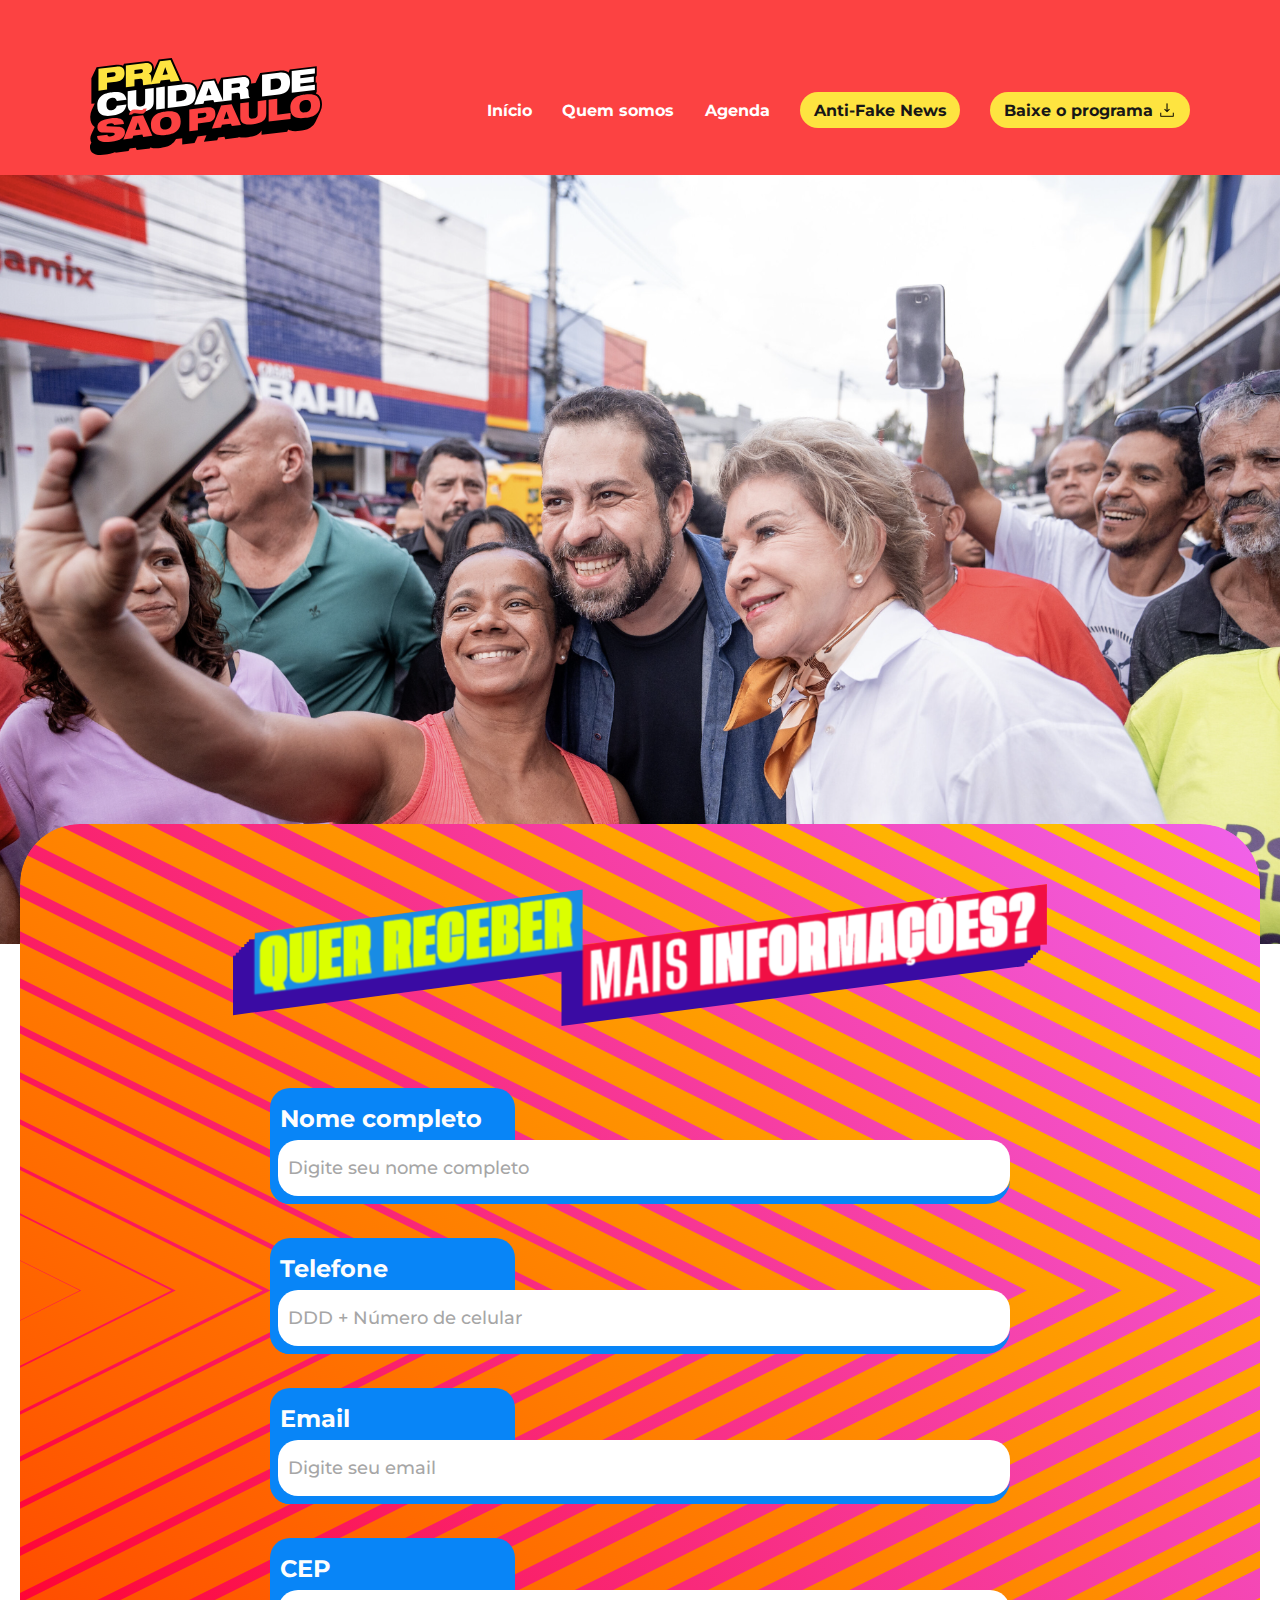
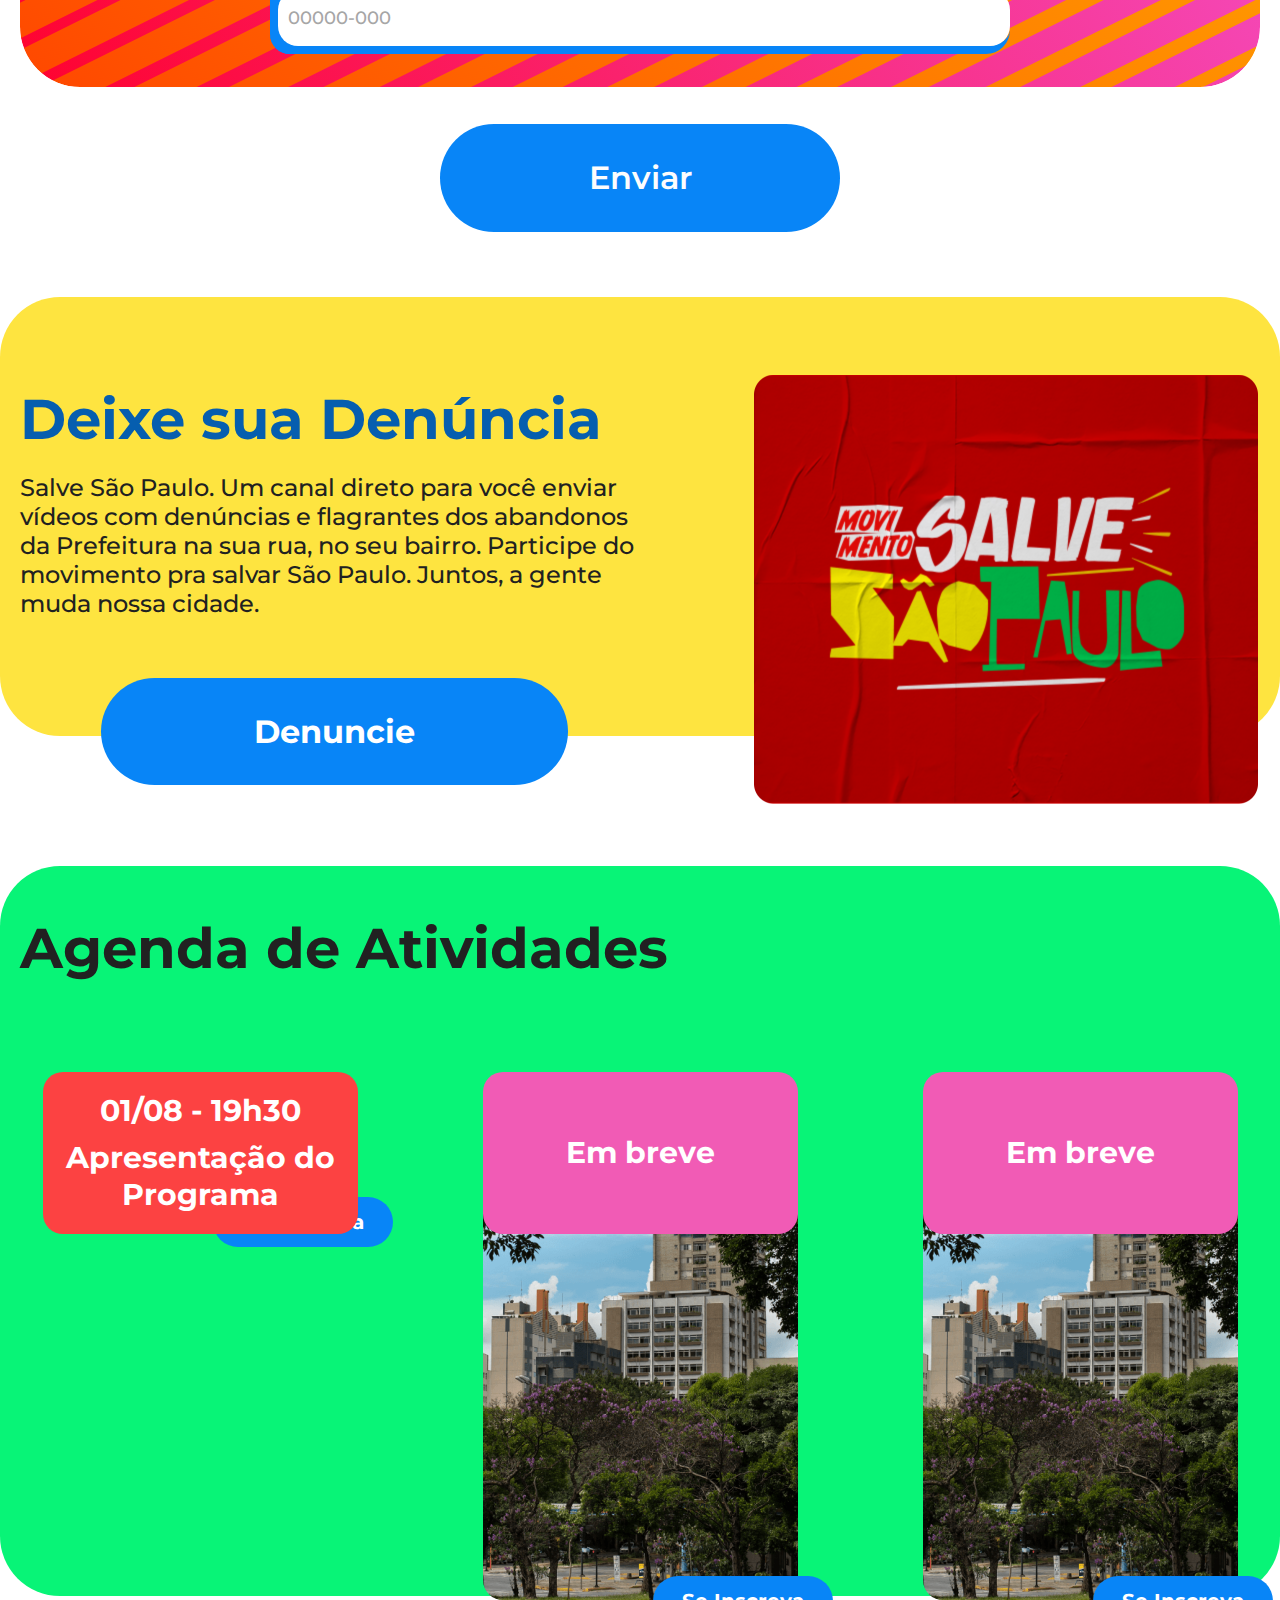
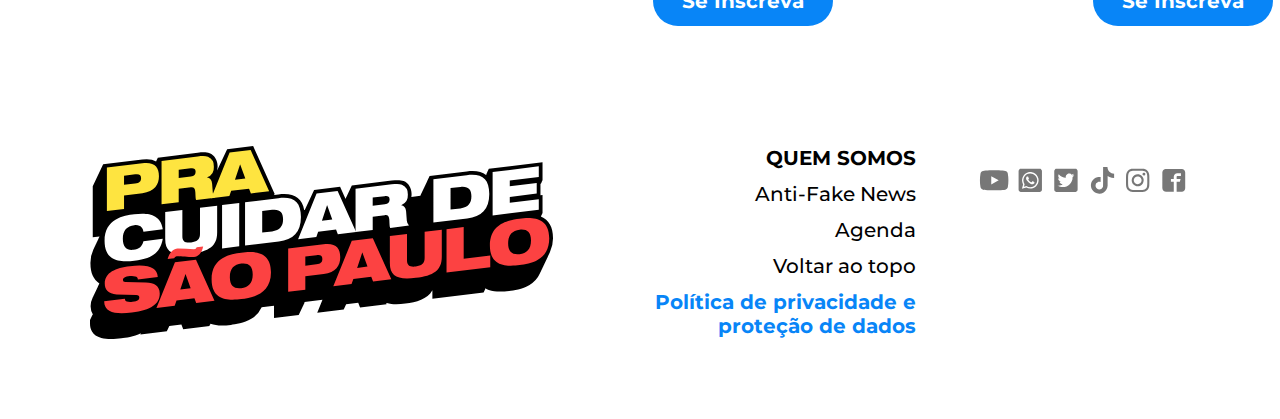
==== commit bc5ff36f: "Disponibiliza download do programa em pdf" ====
--- a/index.html
+++ b/index.html
@@ -5,7 +5,7 @@
     <meta charset="UTF-8">
     <meta name="viewport" content="width=device-width, initial-scale=1.0">
     <link rel="stylesheet" href="style-common.css">
-    <link rel="stylesheet" href="style.css?v=1.0.12">
+    <link rel="stylesheet" href="style.css?v=1.0.13">
     <meta property="og:title" content="Pra cuidar de São Paulo">
     <meta property="og:description" content="Saiba como contribuir para a construção da São Paulo que a gente quer!">
     <meta property="og:image" content="https://cuidardesp.com.br/img/thumb-campanha.jpg">
@@ -72,6 +72,9 @@
                 <li class="header__item menu-btn">
                     <a href="fake-news/">Anti-Fake News</a>
                 </li>
+                <li class="header__item menu-btn btn-programa">
+                    <a href="https://cuidardesp.com.br/plano-governo-boulos-marta.pdf" target="_blank">Baixe o programa <img class="seta-download" src="img/icons8-baixar-64.png" alt="seta"></a>
+                </li>
             </ul>
         </nav>
     </header>
--- a/style.css
+++ b/style.css
@@ -891,6 +891,21 @@
     object-fit: cover;
 }
 
+li.header__item.menu-btn.btn-programa {
+    width: 200px;
+    height: 36px;
+}
+
+li.header__item.menu-btn.btn-programa a {
+    display: flex;
+    align-items: center;
+    gap: 4px;
+}
+
+img.seta-download {
+    max-width: 20px;
+}
+
 @media screen and (min-width: 960px) {
     .footer {
         flex-direction: row;
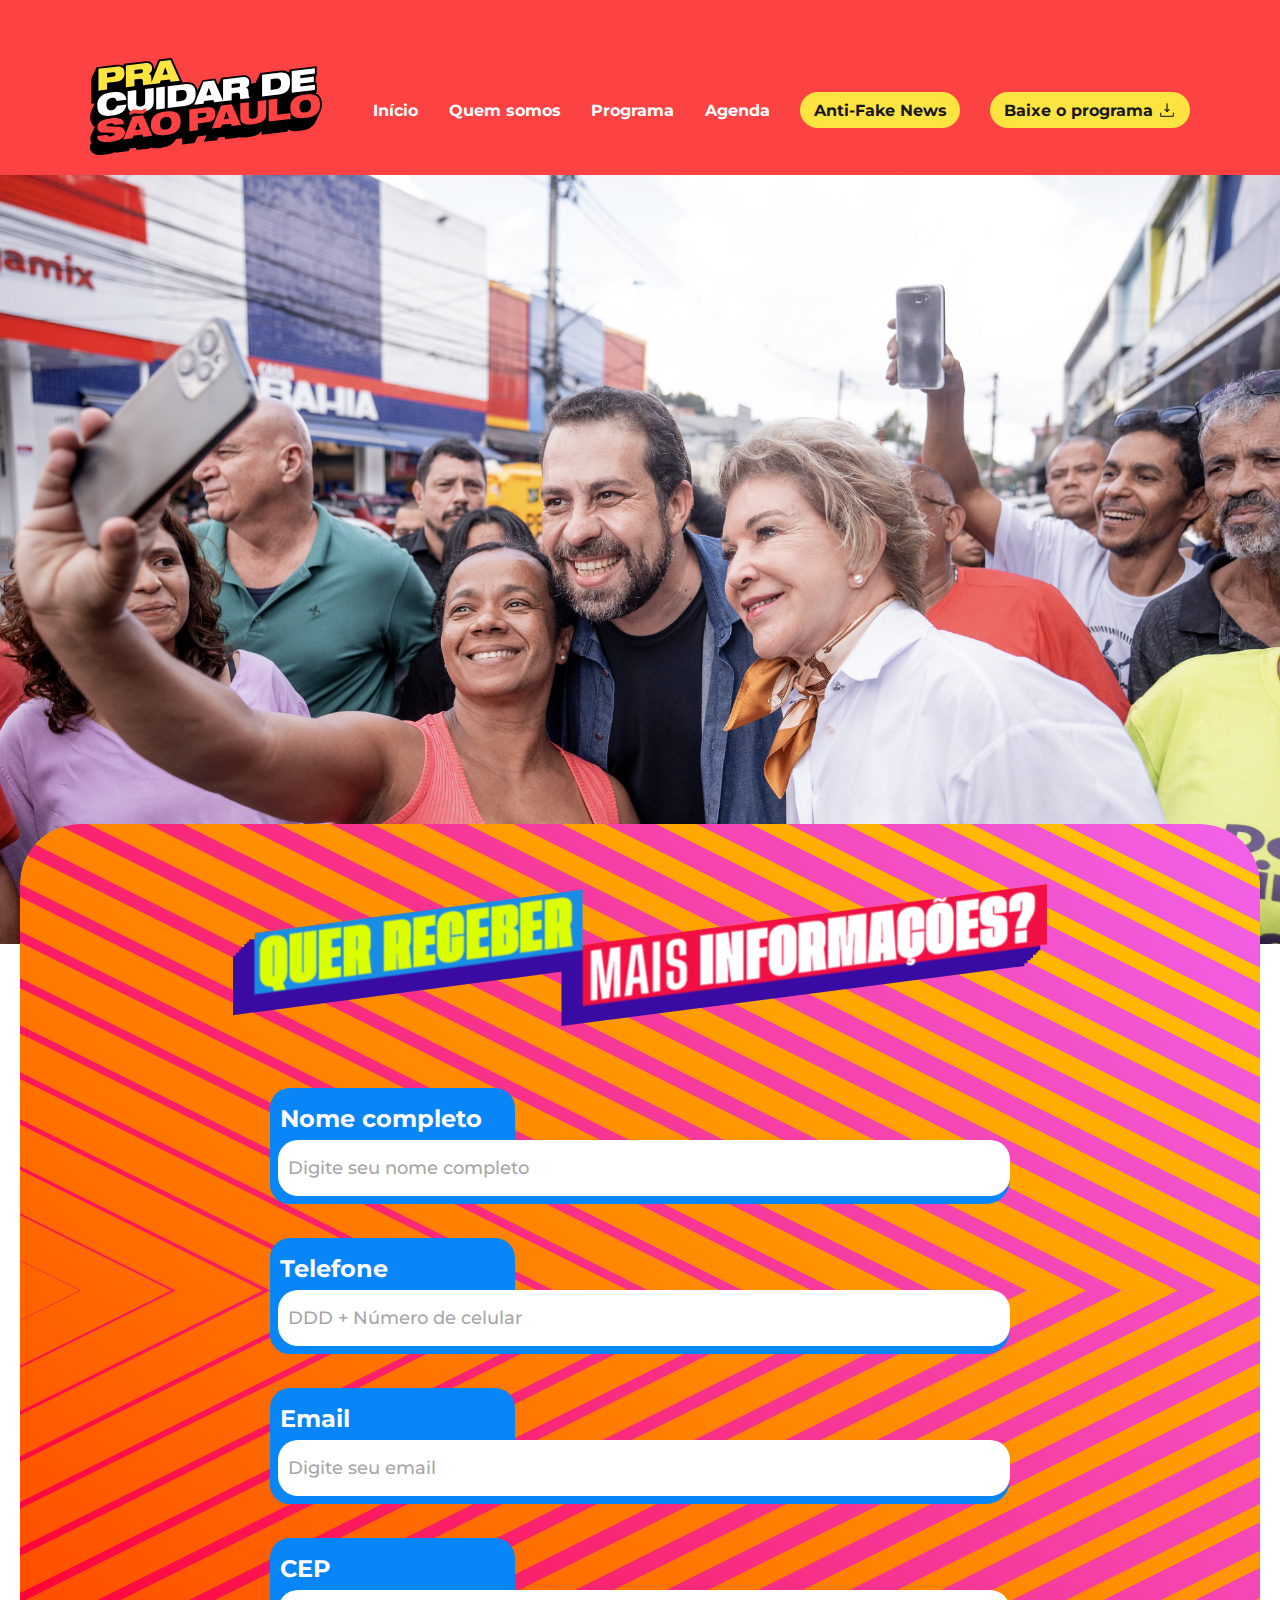
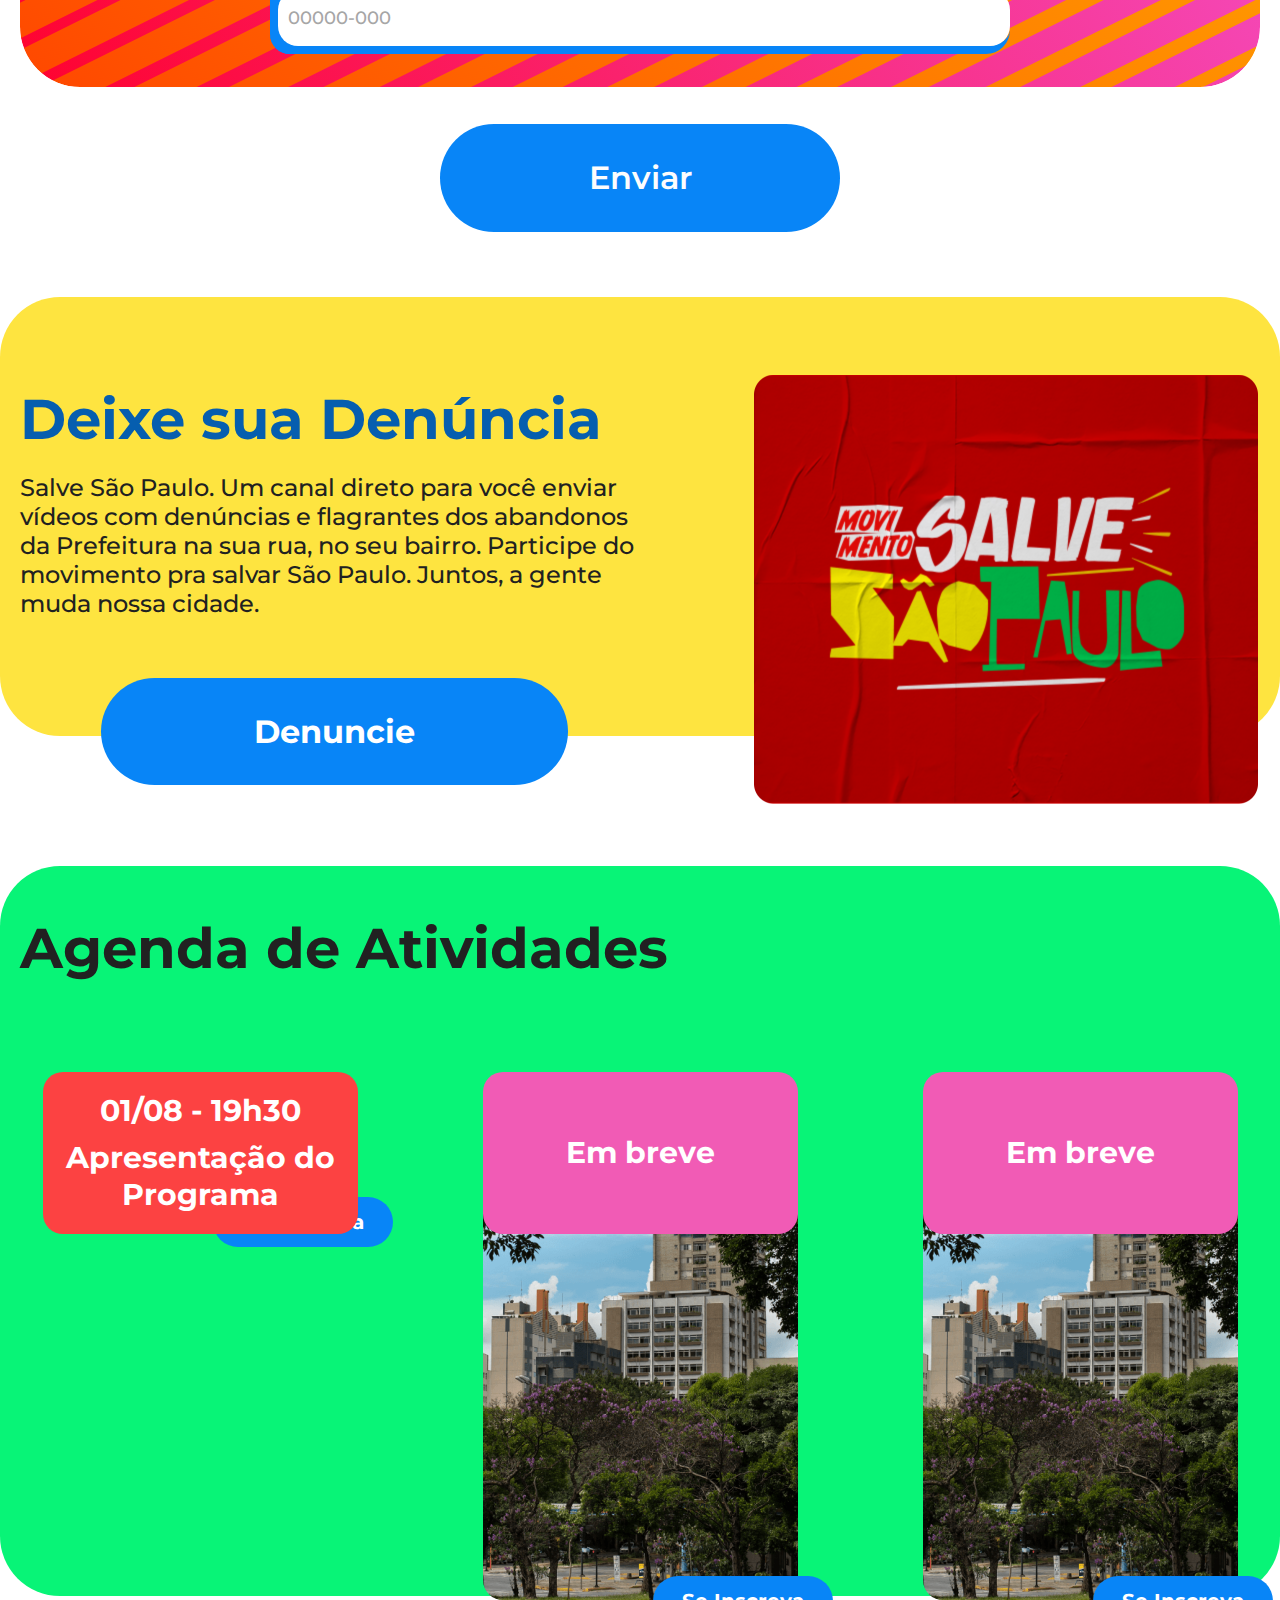
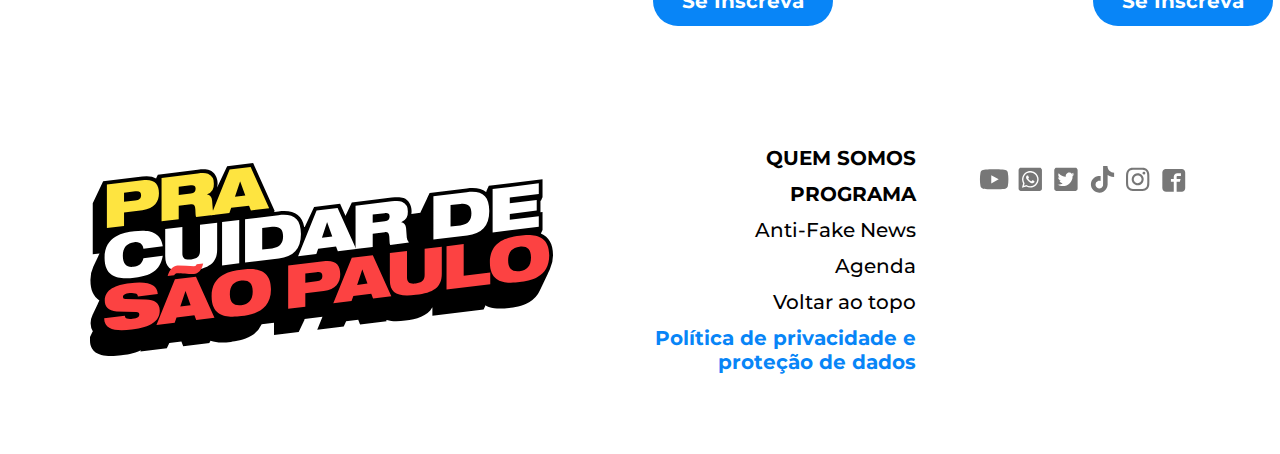
==== commit d4e6dad9: "Ajuste menu de programa" ====
--- a/index.html
+++ b/index.html
@@ -5,7 +5,7 @@
     <meta charset="UTF-8">
     <meta name="viewport" content="width=device-width, initial-scale=1.0">
     <link rel="stylesheet" href="style-common.css">
-    <link rel="stylesheet" href="style.css?v=1.0.13">
+    <link rel="stylesheet" href="style.css?v=1.0.14">
     <meta property="og:title" content="Pra cuidar de São Paulo">
     <meta property="og:description" content="Saiba como contribuir para a construção da São Paulo que a gente quer!">
     <meta property="og:image" content="https://cuidardesp.com.br/img/thumb-campanha.jpg">
@@ -67,6 +67,9 @@
                     <a href="quem-somos/">Quem somos</a>
                 </li>
                 <li class="header__item">
+                    <a href="programa/">Programa</a>
+                </li>
+                <li class="header__item">
                     <a href="#agenda">Agenda</a>
                 </li>
                 <li class="header__item menu-btn">
@@ -195,6 +198,9 @@
                 <li class="footer__item footer__item--ucase">
                     <a href="quem-somos/">Quem somos</a>
                 </li>
+                <li class="footer__item footer__item--ucase">
+                    <a href="programa/">Programa</a>
+                </li>
                 <li class="footer__item">
                     <a href="/fake-news/">Anti-Fake News</a>
                 </li>
--- a/style.css
+++ b/style.css
@@ -849,15 +849,15 @@
     transition: max-height 0.5s ease-out;
 }
 
-.head-card.view.card2 {
+.head-card.view.card-verde {
     background-color:#08F477;
 }
 
-.head-card.view.card3 {
+.head-card.view.card-vermelho {
     background-color:#FC4242;
 }
 
-.head-card.view.card4 {
+.head-card.view.card-azul {
     background-color:#0885F7;
 }
 
@@ -904,6 +904,23 @@
 
 img.seta-download {
     max-width: 20px;
+}
+
+.cont-secretariado {
+    display: flex;
+    justify-content: space-between;
+}
+
+.item-sec {
+    display: flex;
+    flex-direction: column;
+    gap: 20px;
+}
+
+.equipe {
+    display: flex;
+    flex-direction: column;
+    gap: 10px;
 }
 
 @media screen and (min-width: 960px) {
@@ -1252,6 +1269,21 @@
     .conteudo-interno {
         width: 100%;
     }
+    .cont-secretariado {
+        display: flex;
+        flex-direction: column;
+        gap: 30px;
+        padding: 0 20px;
+    }
+    .container-contents .thumbnail {
+        width: 100%;
+    }
+    .container-contents .thumbnail img {
+        height: auto;
+        width: 100%;
+        object-fit: cover;
+    }
+    
 }
 
 @media (max-width:480px) {
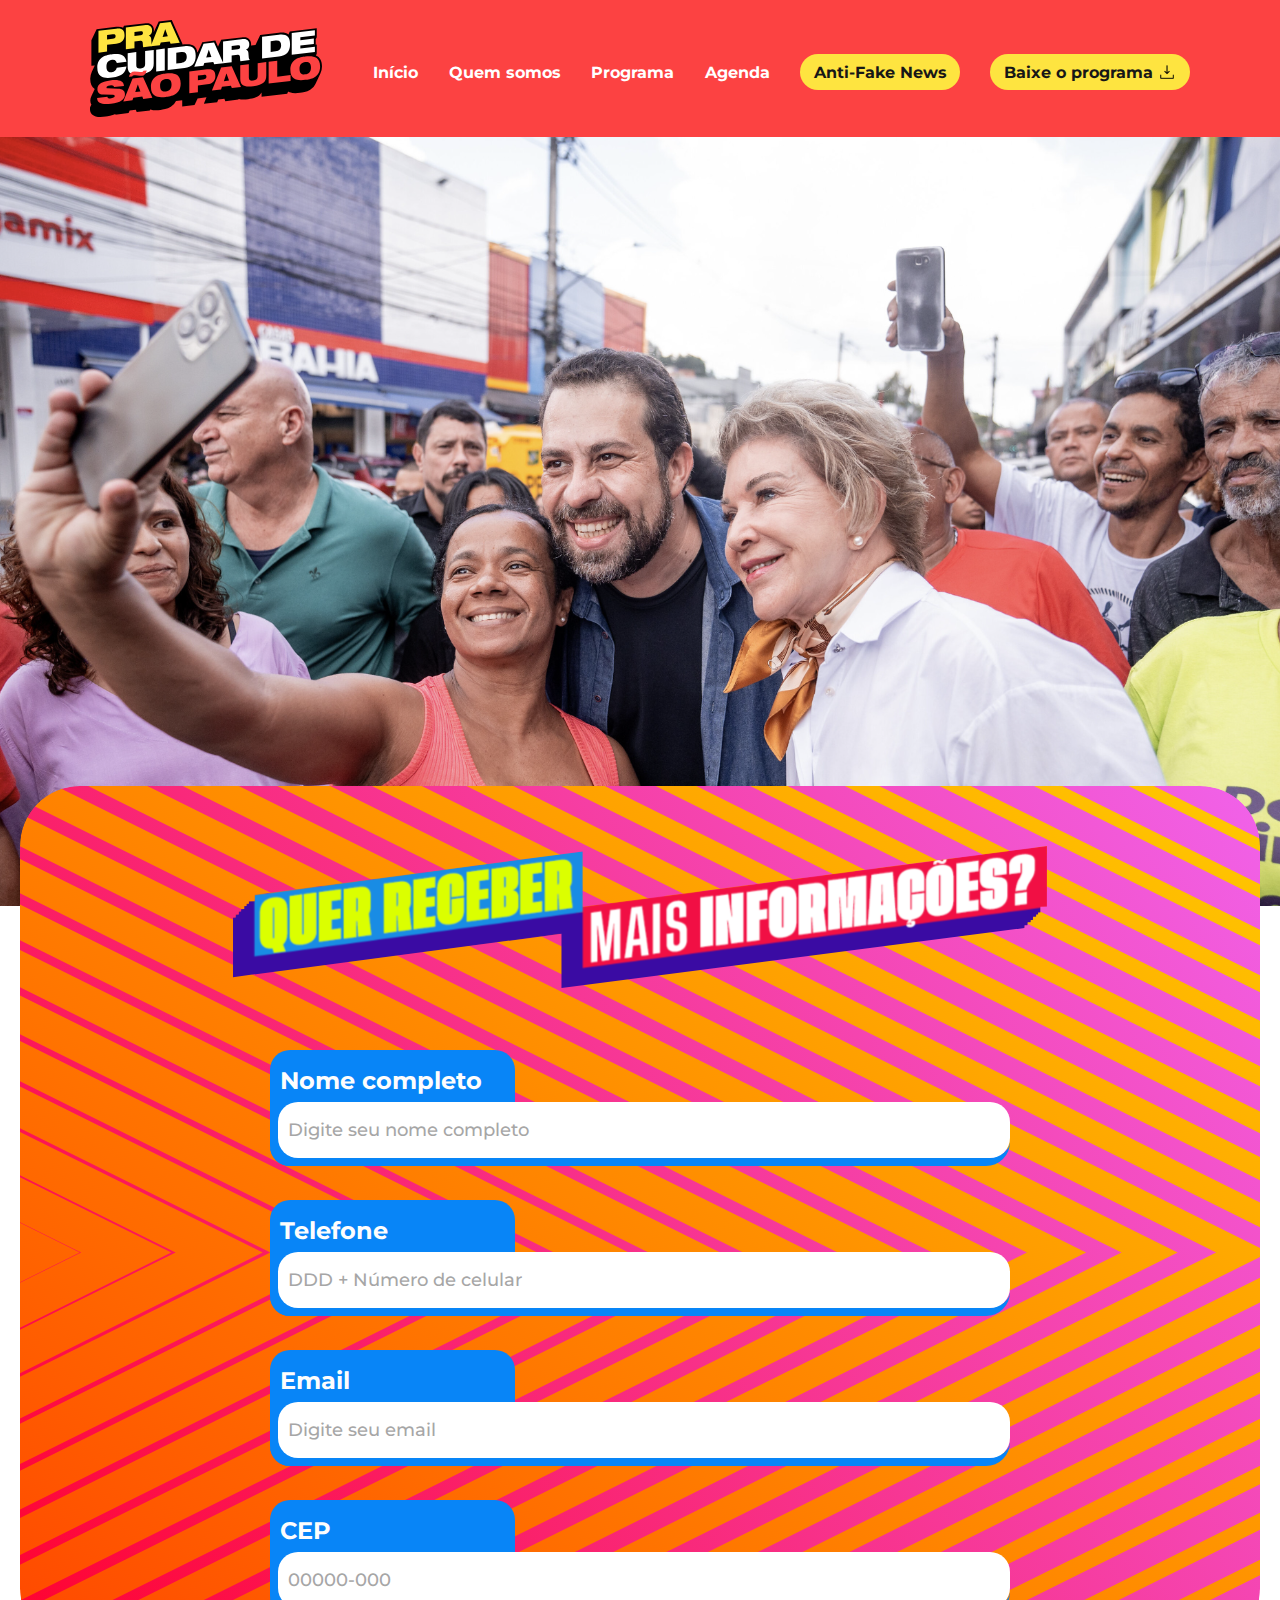
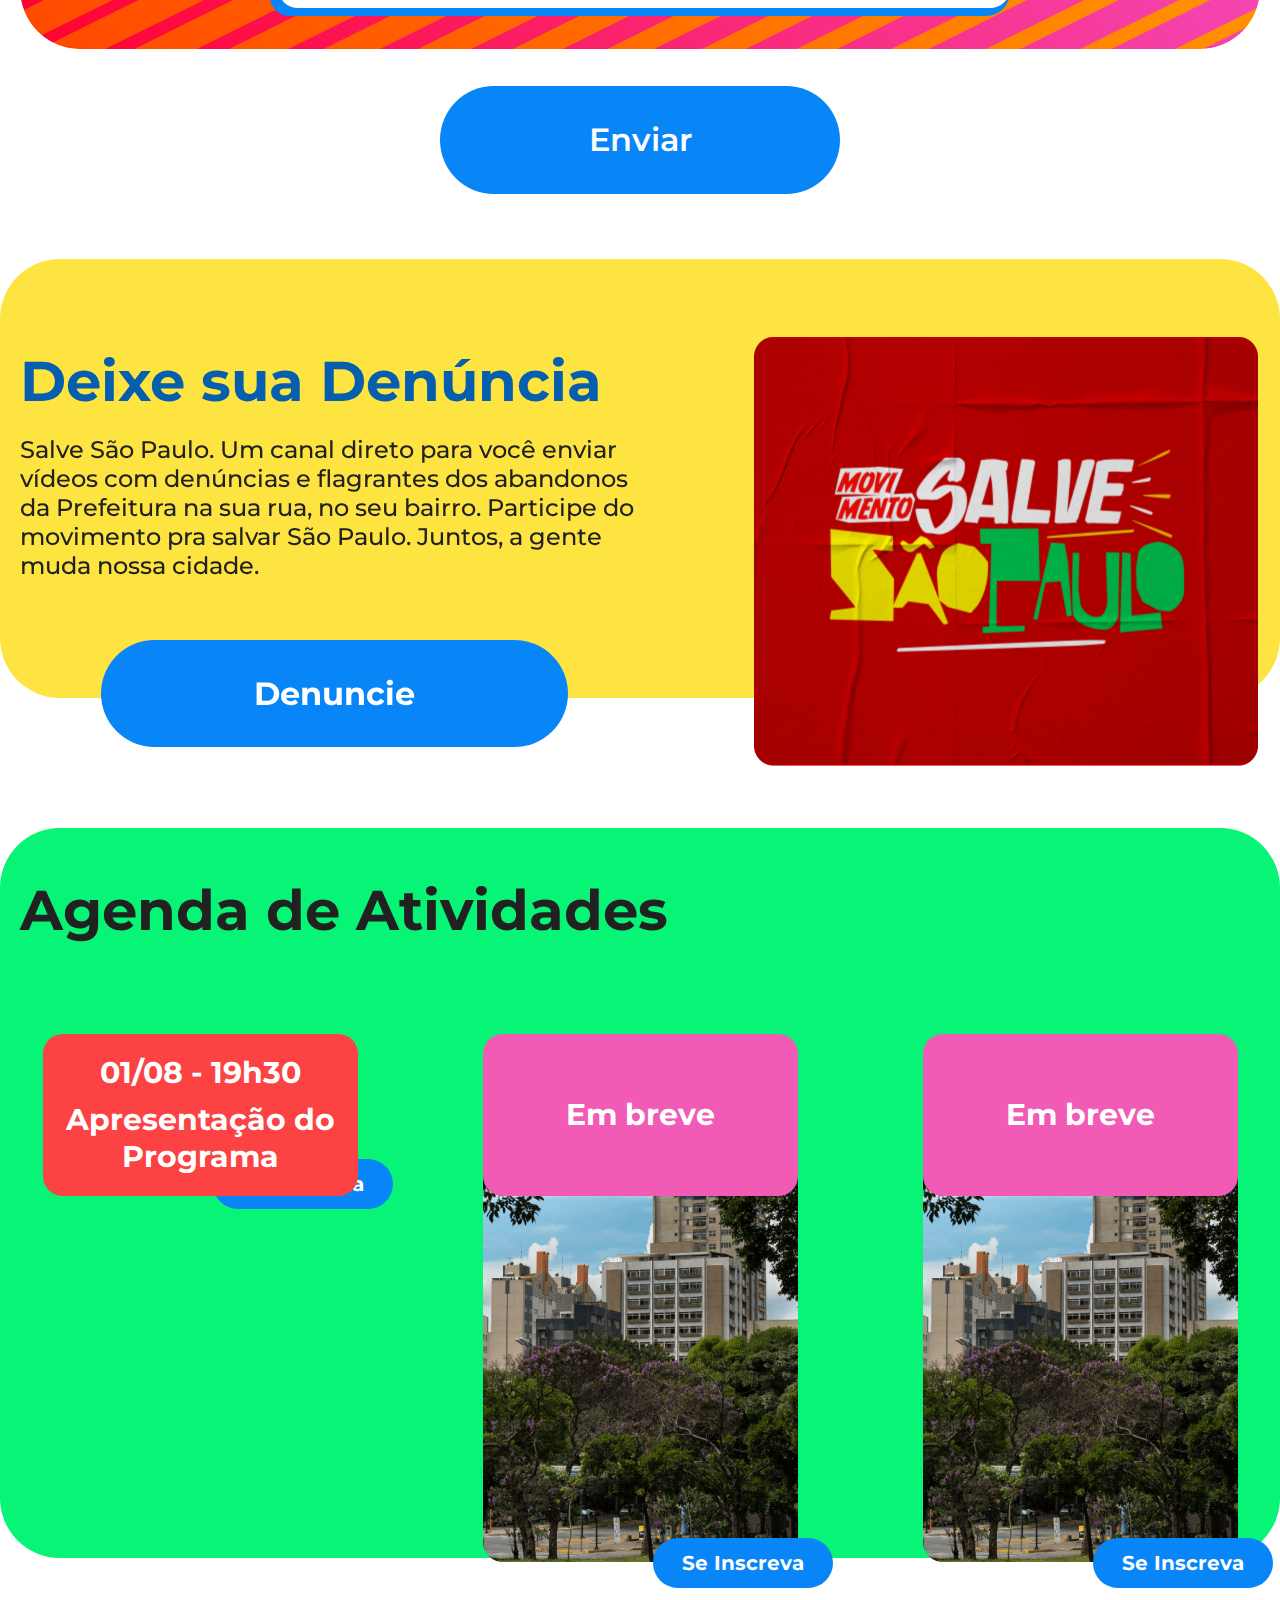
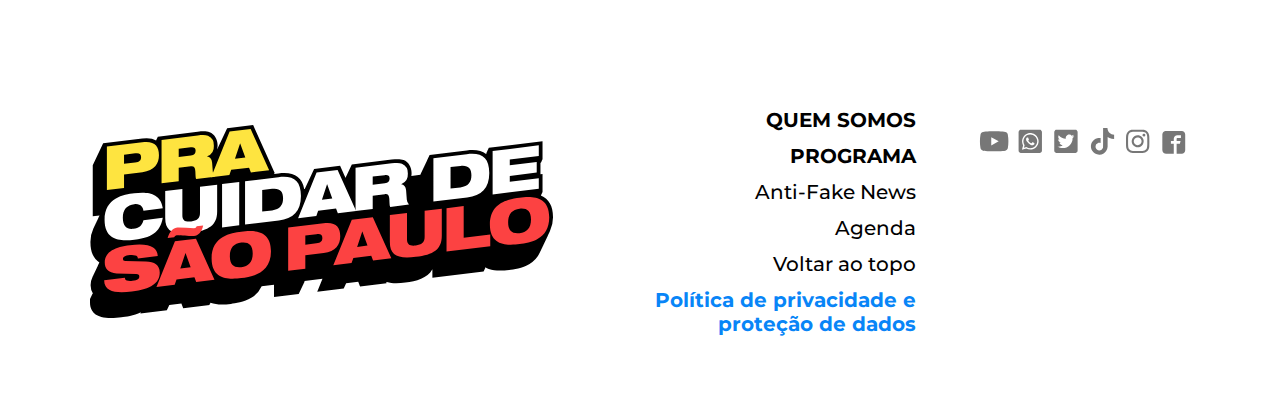
==== commit 7aabfb14: "Ajuste pagina programa" ====
--- a/index.html
+++ b/index.html
@@ -4,8 +4,8 @@
 <head>
     <meta charset="UTF-8">
     <meta name="viewport" content="width=device-width, initial-scale=1.0">
-    <link rel="stylesheet" href="style-common.css">
-    <link rel="stylesheet" href="style.css?v=1.0.14">
+    <link rel="stylesheet" href="style-common.css?v=1.0.01">
+    <link rel="stylesheet" href="style.css?v=1.0.15">
     <meta property="og:title" content="Pra cuidar de São Paulo">
     <meta property="og:description" content="Saiba como contribuir para a construção da São Paulo que a gente quer!">
     <meta property="og:image" content="https://cuidardesp.com.br/img/thumb-campanha.jpg">
--- a/style-common.css
+++ b/style-common.css
@@ -130,7 +130,7 @@
 
 @media screen and (min-width: 920px) {
     .header {
-        padding: 58px 7% 12px;
+        padding: 20px 7% 12px;
     }
 
     .header__title {
--- a/style.css
+++ b/style.css
@@ -923,6 +923,12 @@
     gap: 10px;
 }
 
+header.header {
+    position: sticky;
+    top: 0;
+    left: 0;
+}
+
 @media screen and (min-width: 960px) {
     .footer {
         flex-direction: row;
@@ -955,6 +961,7 @@
     .fake-video-container {
         padding-bottom: 27%;
     }
+    
 }
 
 @media (max-width:960px) {
